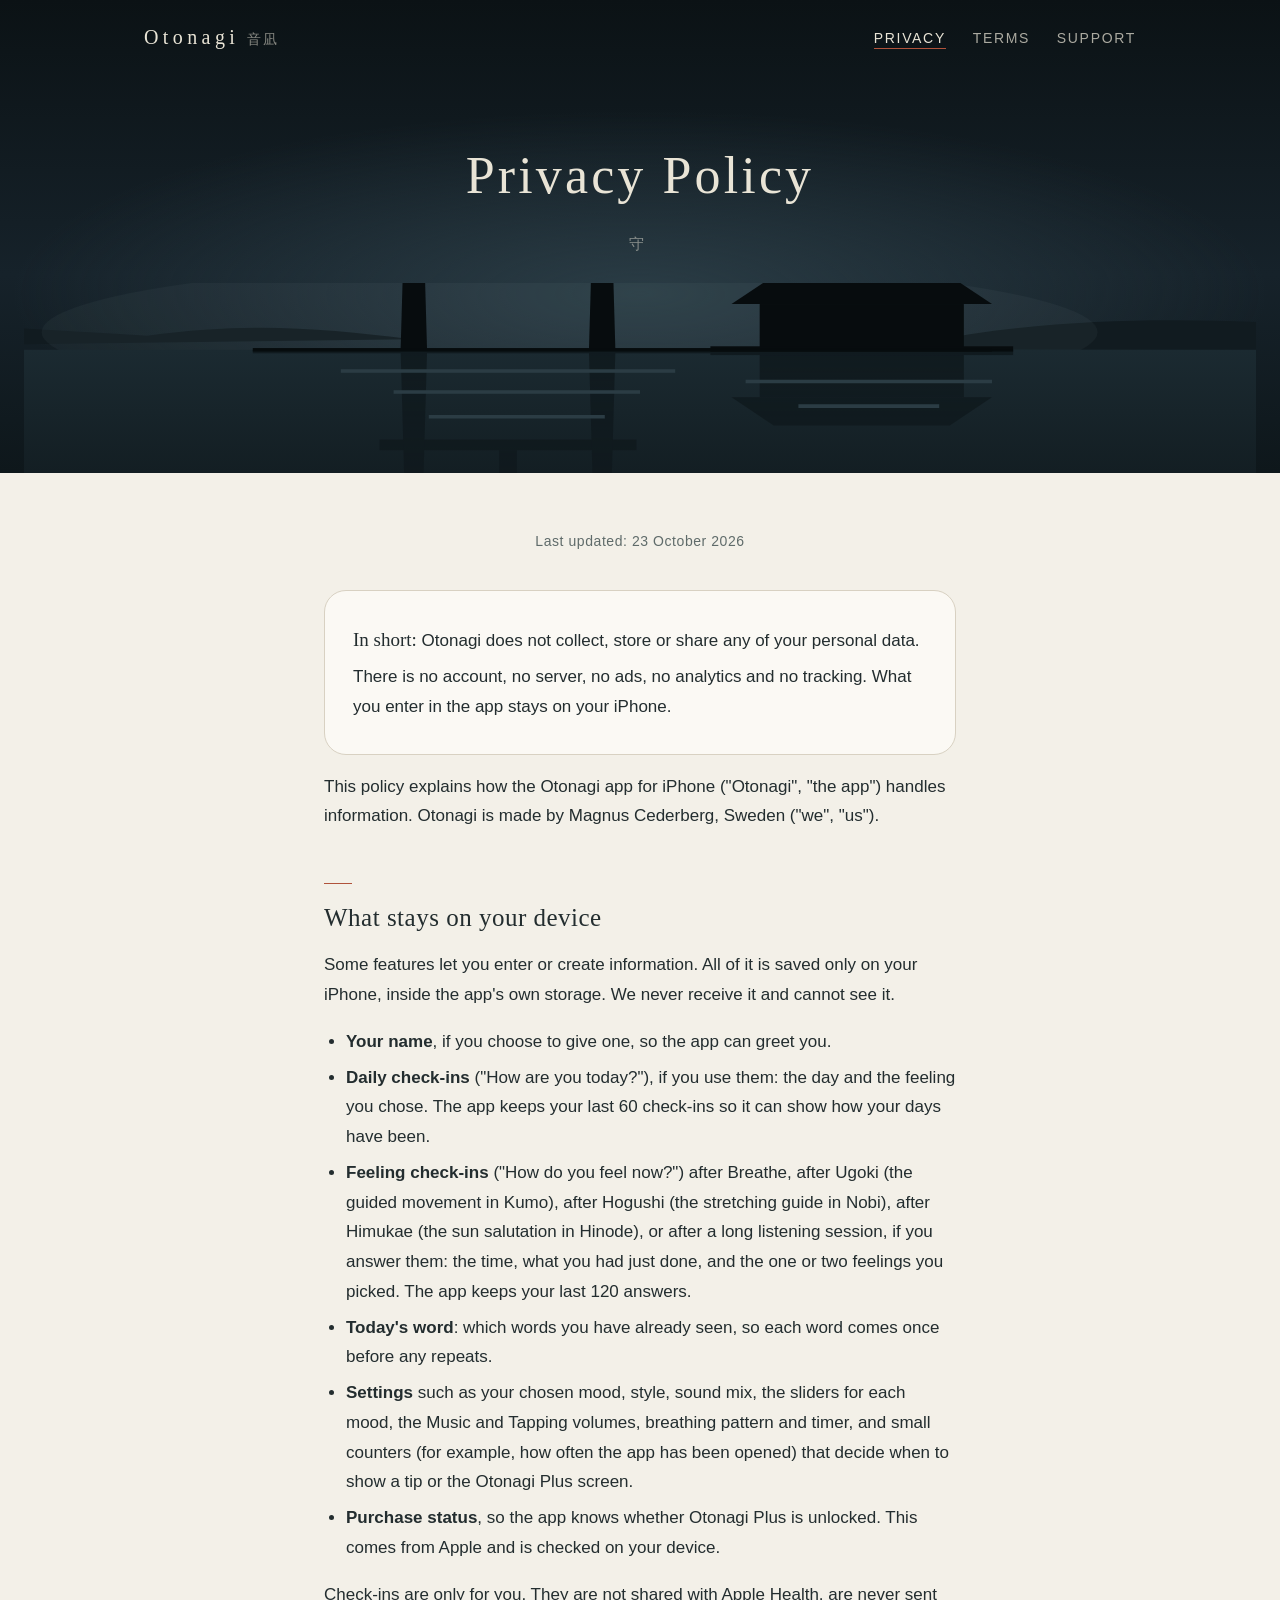
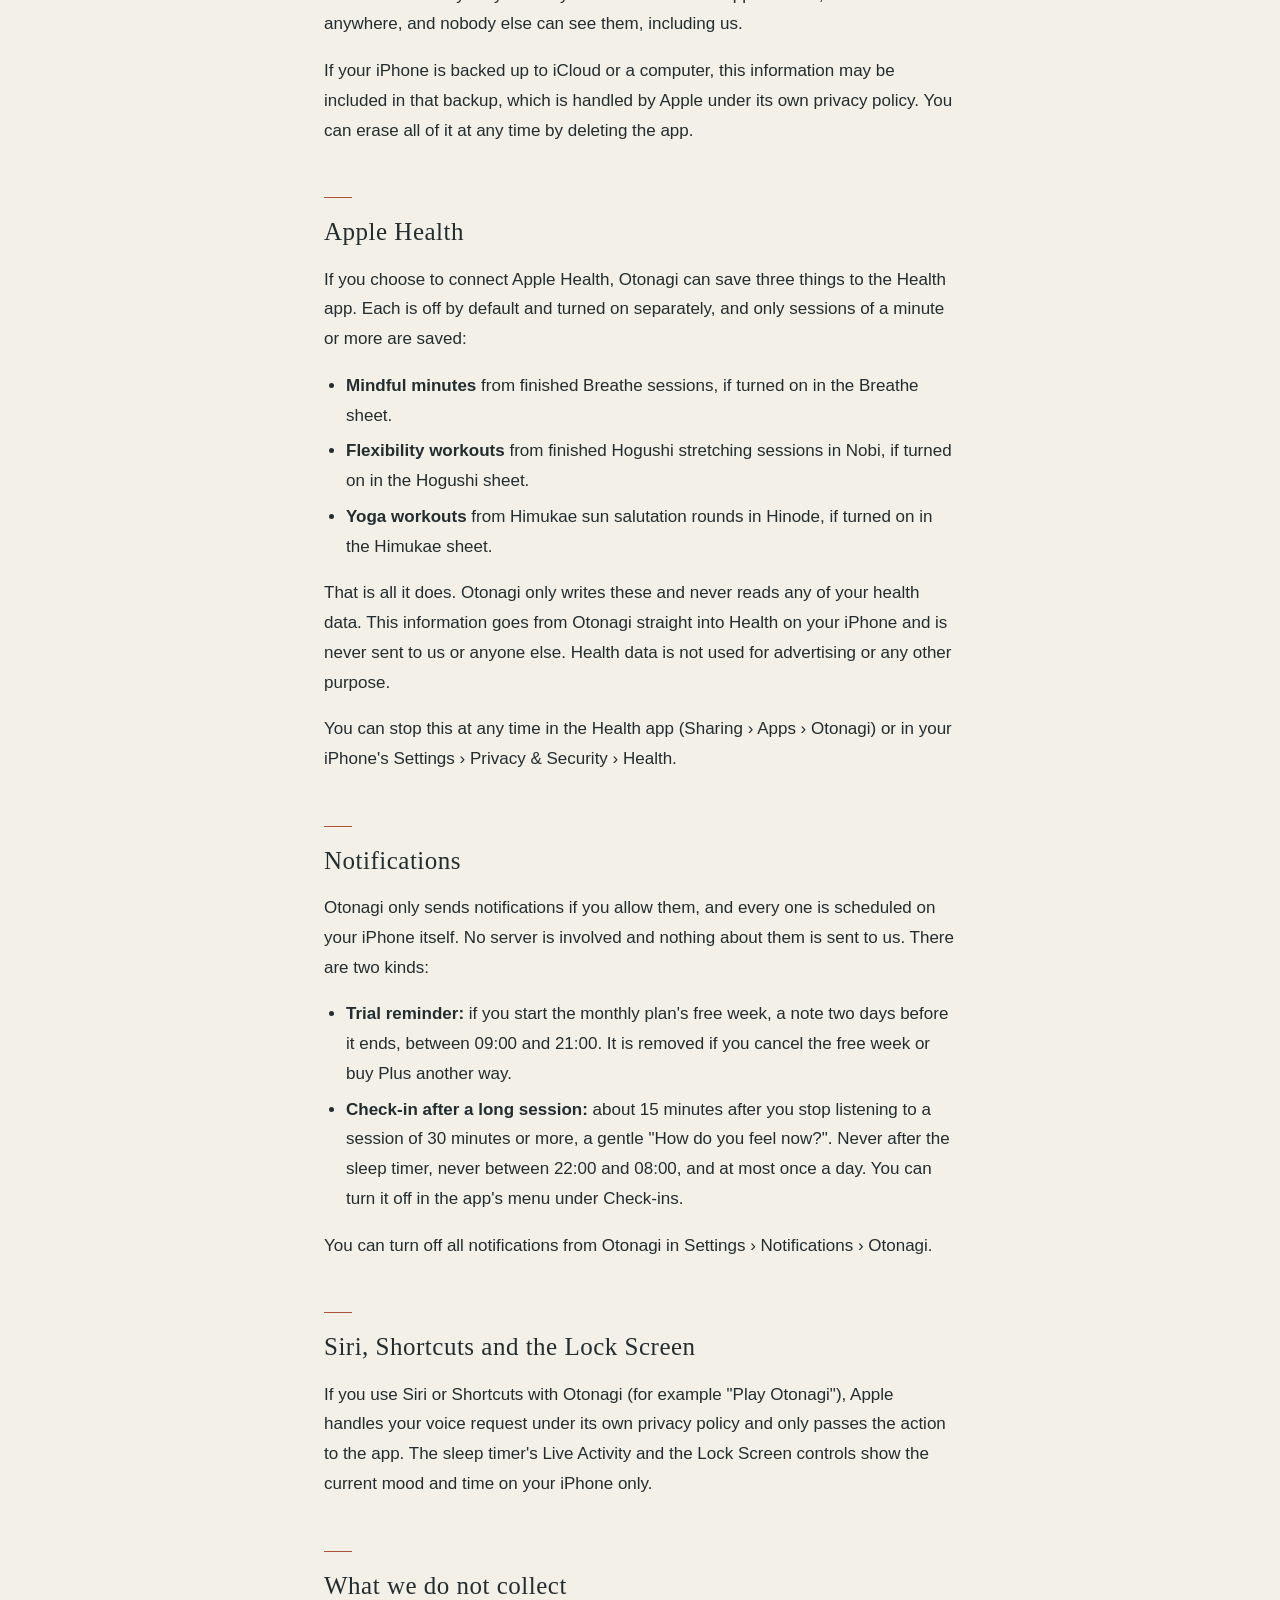
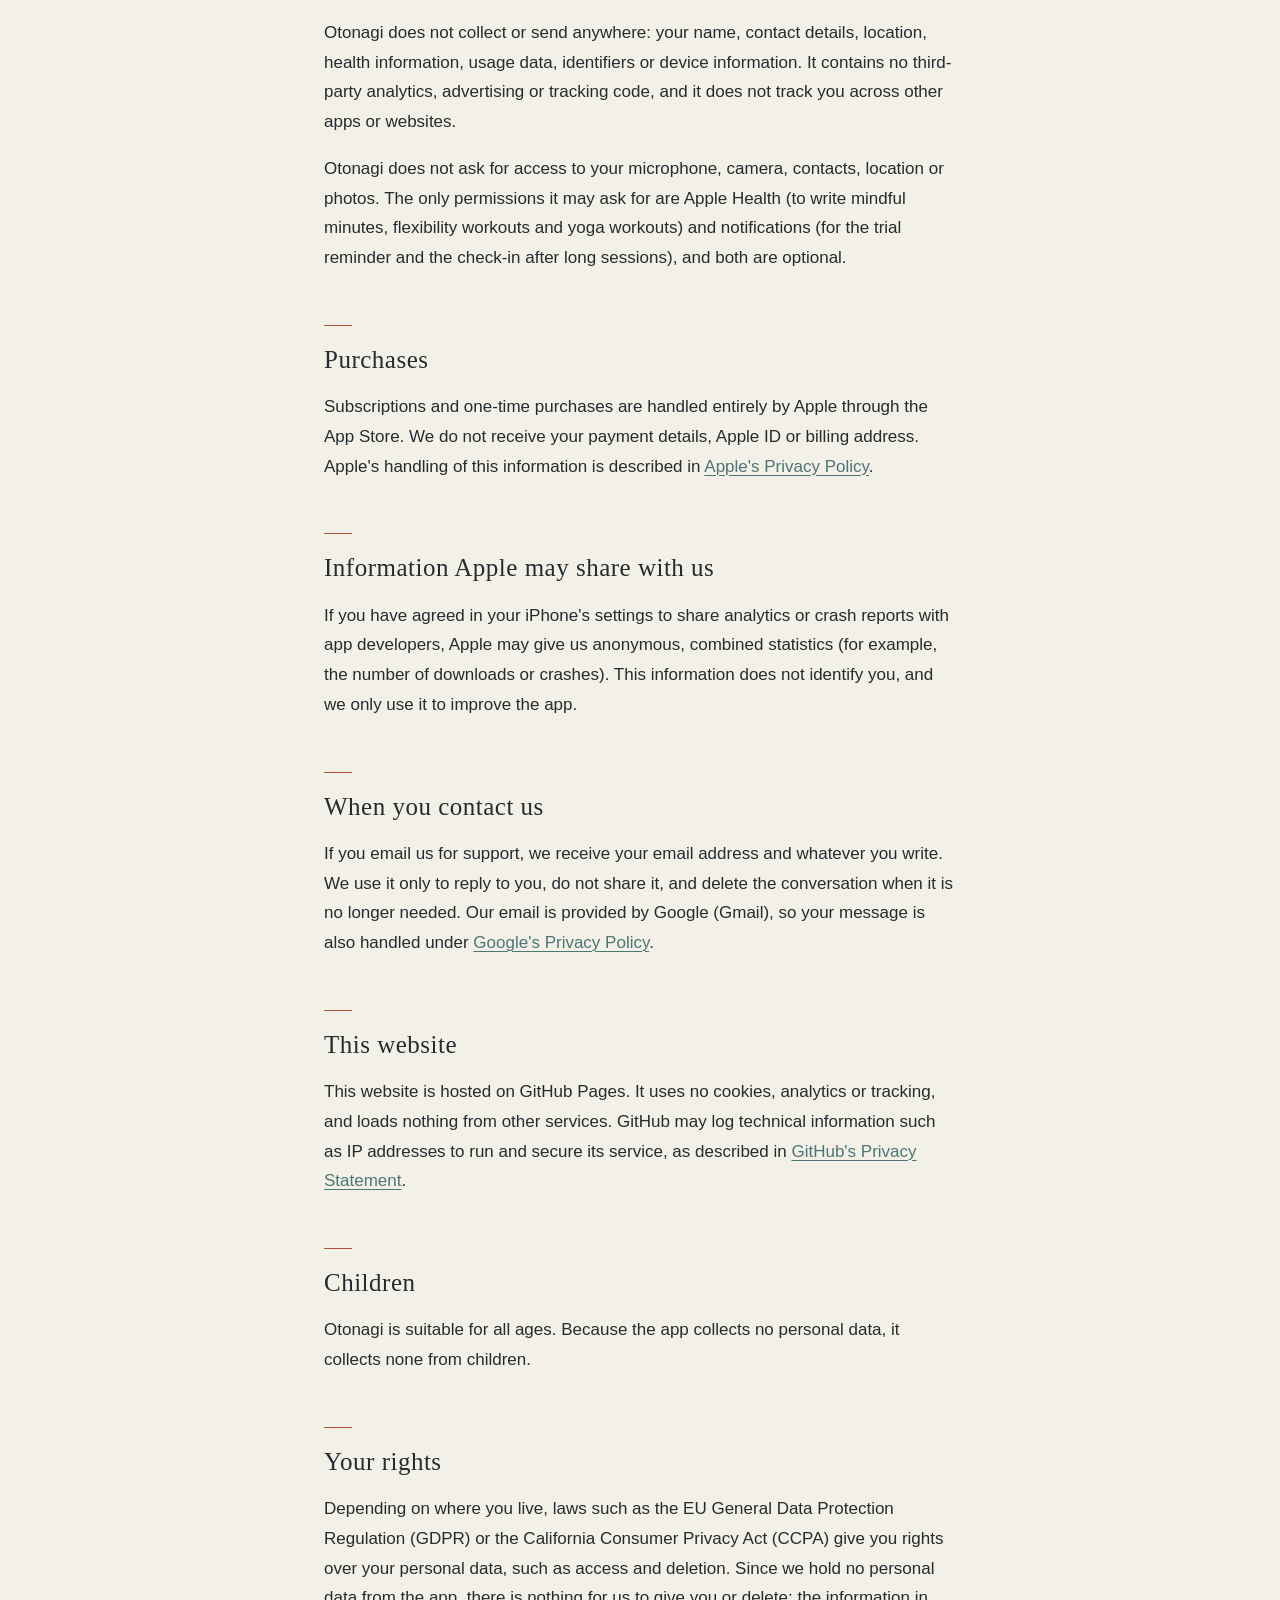
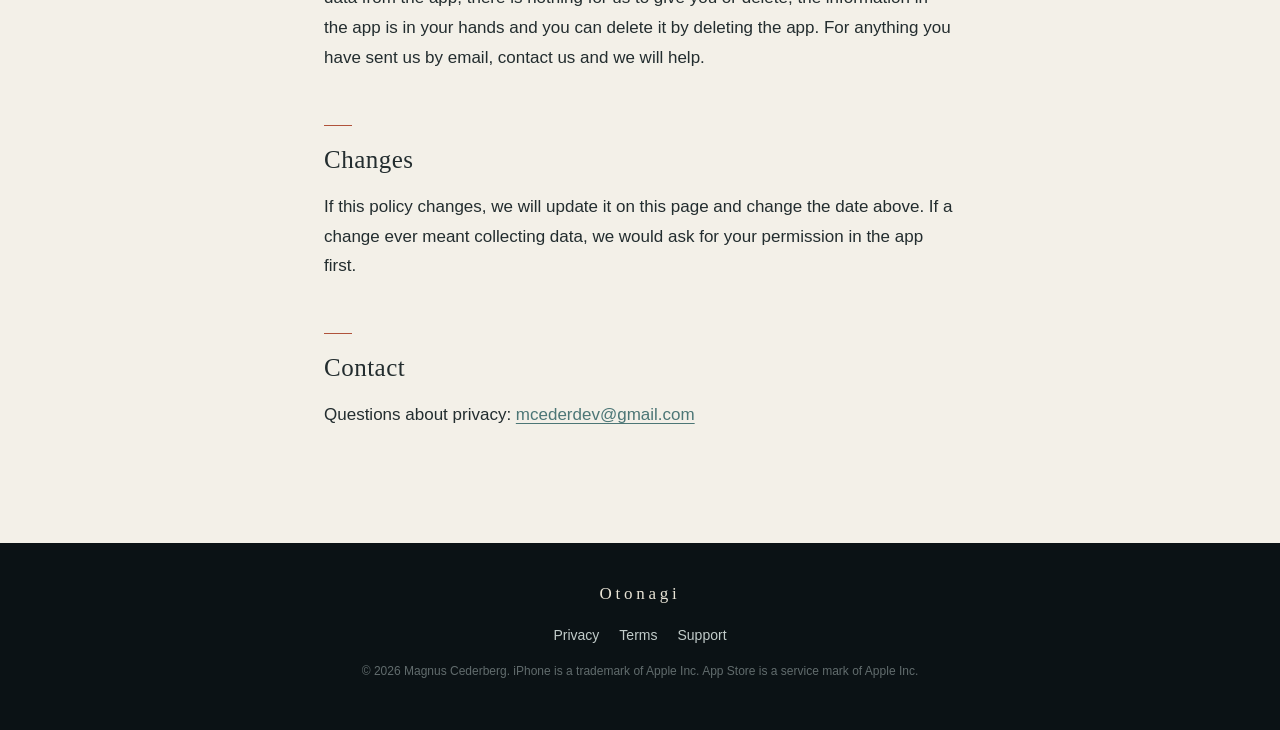
==== privacy.html @ 51037676 "Describe the new sliders and Music and Tapping volumes Co-Authored-By: Claude Opus 5.5 (1M context) " ====
<!doctype html>
<html lang="en">
<head>
  <meta charset="utf-8">
  <meta name="viewport" content="width=device-width, initial-scale=1, viewport-fit=cover">
  <title>Privacy Policy · Otonagi</title>
  <meta name="description" content="Otonagi collects no personal data. Everything you enter stays on your iPhone.">
  <meta name="color-scheme" content="light dark">
  <meta name="theme-color" content="#0b1215">
  <link rel="icon" href="favicon.svg" type="image/svg+xml">
  <link rel="stylesheet" href="style.css?v=6">
</head>
<body>
  <header class="site">
    <div class="wrap">
      <a class="brand" href="./">Otonagi<span lang="ja">音凪</span></a>
      <nav>
        <a href="privacy.html" aria-current="page">Privacy</a>
        <a href="terms.html">Terms</a>
        <a href="support.html">Support</a>
      </nav>
    </div>
  </header>

  <div class="night banner">
    <h1>Privacy Policy</h1>
    <p class="kanji" lang="ja">守</p>
    <svg class="scene" viewBox="250 110 700 180" preserveAspectRatio="xMidYMax slice" aria-hidden="true">
  <defs>
    <linearGradient id="bw" x1="0" y1="0" x2="0" y2="1">
      <stop offset="0" stop-color="#1b2a31"/><stop offset="1" stop-color="#0b1215"/>
    </linearGradient>
    <linearGradient id="bf" x1="0" y1="0" x2="0" y2="1">
      <stop offset="0" stop-color="#fff" stop-opacity="1"/><stop offset="1" stop-color="#fff" stop-opacity="0"/>
    </linearGradient>
    <mask id="bm"><rect x="0" y="220" width="1200" height="140" fill="url(#bf)"/></mask>
  </defs>
  <path d="M0 214 C 140 200 220 206 320 212 C 380 204 420 208 470 214 L 0 220 Z M 760 216 C 860 196 960 204 1040 210 C 1100 204 1160 206 1200 210 L 1200 220 L 760 220 Z" fill="#111b20"/>
  <ellipse class="glow" cx="560" cy="210" rx="300" ry="40"/>
  <rect x="0" y="220" width="1200" height="140" fill="url(#bw)"/>
  <g id="bs" class="sil">
    <path d="M436 136 Q 525 146 614 136 L 616 128 Q 525 138 434 128 Z"/>
    <rect x="446" y="143" width="158" height="7"/>
    <rect x="452" y="164" width="146" height="6"/>
    <rect x="520" y="150" width="10" height="14"/>
    <path d="M466 150 L 477 150 L 479 220 L 464 220 Z"/>
    <path d="M573 150 L 584 150 L 586 220 L 571 220 Z"/>
    <path d="M652 194 L 676 178 L 776 178 L 800 194 Z"/>
    <rect x="668" y="194" width="116" height="26"/>
    <rect x="640" y="218" width="172" height="3"/>
    <rect x="380" y="219" width="420" height="2"/>
  </g>
  <g mask="url(#bm)">
    <use href="#bs" class="refl" transform="translate(0 441) scale(1 -1)"/>
  </g>
  <g class="shimmer">
    <line x1="430" y1="232" x2="620" y2="232"/><line x1="460" y1="244" x2="600" y2="244"/>
    <line x1="660" y1="238" x2="800" y2="238"/><line x1="480" y1="258" x2="580" y2="258"/>
    <line x1="690" y1="252" x2="770" y2="252"/>
  </g>
  <g class="ripples">
    <ellipse cx="525" cy="290" rx="120" ry="12"/><ellipse cx="525" cy="290" rx="120" ry="12"/><ellipse cx="525" cy="290" rx="120" ry="12"/>
  </g>
</svg>
  </div>

  <main class="doc">
    <div class="wrap narrow">
      <p class="updated">Last updated: 23 October 2026</p>

      <div class="summary">
        <p><strong>In short:</strong> Otonagi does not collect, store or share any of your personal data.</p>
        <p>There is no account, no server, no ads, no analytics and no tracking. What you enter in the app stays on your iPhone.</p>
      </div>

      <p>This policy explains how the Otonagi app for iPhone ("Otonagi", "the app") handles information. Otonagi is made by Magnus Cederberg, Sweden ("we", "us").</p>

      <h2>What stays on your device</h2>
      <p>Some features let you enter or create information. All of it is saved only on your iPhone, inside the app's own storage. We never receive it and cannot see it.</p>
      <ul>
        <li><strong>Your name</strong>, if you choose to give one, so the app can greet you.</li>
        <li><strong>Daily check-ins</strong> ("How are you today?"), if you use them: the day and the feeling you chose. The app keeps your last 60 check-ins so it can show how your days have been.</li>
        <li><strong>Feeling check-ins</strong> ("How do you feel now?") after Breathe, after Ugoki (the guided movement in Kumo), after Hogushi (the stretching guide in Nobi), after Himukae (the sun salutation in Hinode), or after a long listening session, if you answer them: the time, what you had just done, and the one or two feelings you picked. The app keeps your last 120 answers.</li>
        <li><strong>Today's word</strong>: which words you have already seen, so each word comes once before any repeats.</li>
        <li><strong>Settings</strong> such as your chosen mood, style, sound mix, the sliders for each mood, the Music and Tapping volumes, breathing pattern and timer, and small counters (for example, how often the app has been opened) that decide when to show a tip or the Otonagi Plus screen.</li>
        <li><strong>Purchase status</strong>, so the app knows whether Otonagi Plus is unlocked. This comes from Apple and is checked on your device.</li>
      </ul>
      <p>Check-ins are only for you. They are not shared with Apple Health, are never sent anywhere, and nobody else can see them, including us.</p>
      <p>If your iPhone is backed up to iCloud or a computer, this information may be included in that backup, which is handled by Apple under its own privacy policy. You can erase all of it at any time by deleting the app.</p>

      <h2>Apple Health</h2>
      <p>If you choose to connect Apple Health, Otonagi can save three things to the Health app. Each is off by default and turned on separately, and only sessions of a minute or more are saved:</p>
      <ul>
        <li><strong>Mindful minutes</strong> from finished Breathe sessions, if turned on in the Breathe sheet.</li>
        <li><strong>Flexibility workouts</strong> from finished Hogushi stretching sessions in Nobi, if turned on in the Hogushi sheet.</li>
        <li><strong>Yoga workouts</strong> from Himukae sun salutation rounds in Hinode, if turned on in the Himukae sheet.</li>
      </ul>
      <p>That is all it does. Otonagi only writes these and never reads any of your health data. This information goes from Otonagi straight into Health on your iPhone and is never sent to us or anyone else. Health data is not used for advertising or any other purpose.</p>
      <p>You can stop this at any time in the Health app (Sharing › Apps › Otonagi) or in your iPhone's Settings › Privacy &amp; Security › Health.</p>

      <h2>Notifications</h2>
      <p>Otonagi only sends notifications if you allow them, and every one is scheduled on your iPhone itself. No server is involved and nothing about them is sent to us. There are two kinds:</p>
      <ul>
        <li><strong>Trial reminder:</strong> if you start the monthly plan's free week, a note two days before it ends, between 09:00 and 21:00. It is removed if you cancel the free week or buy Plus another way.</li>
        <li><strong>Check-in after a long session:</strong> about 15 minutes after you stop listening to a session of 30 minutes or more, a gentle "How do you feel now?". Never after the sleep timer, never between 22:00 and 08:00, and at most once a day. You can turn it off in the app's menu under Check-ins.</li>
      </ul>
      <p>You can turn off all notifications from Otonagi in Settings › Notifications › Otonagi.</p>

      <h2>Siri, Shortcuts and the Lock Screen</h2>
      <p>If you use Siri or Shortcuts with Otonagi (for example "Play Otonagi"), Apple handles your voice request under its own privacy policy and only passes the action to the app. The sleep timer's Live Activity and the Lock Screen controls show the current mood and time on your iPhone only.</p>

      <h2>What we do not collect</h2>
      <p>Otonagi does not collect or send anywhere: your name, contact details, location, health information, usage data, identifiers or device information. It contains no third-party analytics, advertising or tracking code, and it does not track you across other apps or websites.</p>
      <p>Otonagi does not ask for access to your microphone, camera, contacts, location or photos. The only permissions it may ask for are Apple Health (to write mindful minutes, flexibility workouts and yoga workouts) and notifications (for the trial reminder and the check-in after long sessions), and both are optional.</p>

      <h2>Purchases</h2>
      <p>Subscriptions and one-time purchases are handled entirely by Apple through the App Store. We do not receive your payment details, Apple ID or billing address. Apple's handling of this information is described in <a href="https://www.apple.com/legal/privacy/">Apple's Privacy Policy</a>.</p>

      <h2>Information Apple may share with us</h2>
      <p>If you have agreed in your iPhone's settings to share analytics or crash reports with app developers, Apple may give us anonymous, combined statistics (for example, the number of downloads or crashes). This information does not identify you, and we only use it to improve the app.</p>

      <h2>When you contact us</h2>
      <p>If you email us for support, we receive your email address and whatever you write. We use it only to reply to you, do not share it, and delete the conversation when it is no longer needed. Our email is provided by Google (Gmail), so your message is also handled under <a href="https://policies.google.com/privacy">Google's Privacy Policy</a>.</p>

      <h2>This website</h2>
      <p>This website is hosted on GitHub Pages. It uses no cookies, analytics or tracking, and loads nothing from other services. GitHub may log technical information such as IP addresses to run and secure its service, as described in <a href="https://docs.github.com/en/site-policy/privacy-policies/github-general-privacy-statement">GitHub's Privacy Statement</a>.</p>

      <h2>Children</h2>
      <p>Otonagi is suitable for all ages. Because the app collects no personal data, it collects none from children.</p>

      <h2>Your rights</h2>
      <p>Depending on where you live, laws such as the EU General Data Protection Regulation (GDPR) or the California Consumer Privacy Act (CCPA) give you rights over your personal data, such as access and deletion. Since we hold no personal data from the app, there is nothing for us to give you or delete; the information in the app is in your hands and you can delete it by deleting the app. For anything you have sent us by email, contact us and we will help.</p>

      <h2>Changes</h2>
      <p>If this policy changes, we will update it on this page and change the date above. If a change ever meant collecting data, we would ask for your permission in the app first.</p>

      <h2>Contact</h2>
      <p>Questions about privacy: <a href="mailto:mcederdev@gmail.com">mcederdev@gmail.com</a></p>
    </div>
  </main>

  <footer class="site">
    <div class="wrap">
      <a class="brand" href="./">Otonagi</a>
      <p><a href="privacy.html">Privacy</a><a href="terms.html">Terms</a><a href="support.html">Support</a></p>
      <p class="fine">© 2026 Magnus Cederberg. iPhone is a trademark of Apple Inc. App Store is a service mark of Apple Inc.</p>
    </div>
  </footer>
</body>
</html>
---- style.css ----
/* Otonagi: still water at dusk, ink and paper.
   System fonts only and no external loads, so the site itself tracks no one. */
:root {
  --paper: #f3f0e8;
  --paper-2: #ebe6da;
  --card: #fbf9f4;
  --ink: #232d2f;
  --ink-soft: #5f6b6a;
  --line: #d8d1c2;
  --water: #4c7676;
  --accent: #b0533b; /* torii red, used sparingly */
  --todo: #f2e0a0;
  --night-1: #0b1215;
  --night-2: #16222a;
  --night-3: #2a3c45;
  --moon: #e9e4d6;
  --serif: "Hiragino Mincho ProN", "Yu Mincho", "Iowan Old Style", "Palatino Linotype", Palatino, Georgia, serif;
  --sans: -apple-system, BlinkMacSystemFont, "Hiragino Sans", "Segoe UI", Roboto, sans-serif;
  --radius: 22px;
}
@media (prefers-color-scheme: dark) {
  :root {
    --paper: #10171a;
    --paper-2: #141d21;
    --card: #182227;
    --ink: #e7e2d6;
    --ink-soft: #9ba7a5;
    --line: #26323a;
    --water: #8db7b3;
    --accent: #d47a62;
    --todo: #5b4a1b;
  }
}

* { box-sizing: border-box; }
html { -webkit-text-size-adjust: 100%; scroll-behavior: smooth; }
body {
  margin: 0;
  background: var(--paper);
  color: var(--ink);
  font: 17px/1.75 var(--sans);
  -webkit-font-smoothing: antialiased;
}
img { max-width: 100%; height: auto; display: block; }
a { color: var(--water); text-underline-offset: 3px; text-decoration-thickness: 1px; }
a:hover { color: var(--accent); }

.wrap { max-width: 1040px; margin: 0 auto; padding: 0 24px; }
.narrow { max-width: 680px; }

/* ---------- Header ---------- */
header.site {
  position: absolute; inset: 0 0 auto 0; z-index: 5;
  color: var(--moon);
}
header.site .wrap {
  display: flex; align-items: center; justify-content: space-between;
  flex-wrap: wrap; gap: 6px 20px; padding-top: 20px; padding-bottom: 20px;
}
.brand {
  font-family: var(--serif); font-size: 20px; letter-spacing: 0.22em;
  color: inherit; text-decoration: none;
}
.brand span { opacity: 0.55; font-size: 14px; letter-spacing: 0.1em; margin-left: 8px; }
nav a {
  color: inherit; opacity: 0.72; text-decoration: none; font-size: 14px;
  letter-spacing: 0.12em; text-transform: uppercase; margin-left: 22px;
}
nav a:first-child { margin-left: 0; }
nav a:hover { opacity: 1; color: inherit; }
nav a[aria-current="page"] { opacity: 1; border-bottom: 1px solid var(--accent); padding-bottom: 2px; }

/* ---------- Night scenes (hero and page banners) ---------- */
.night {
  position: relative; overflow: hidden; color: var(--moon);
  background:
    radial-gradient(ellipse 70% 55% at 50% 62%, var(--night-3) 0%, transparent 70%),
    linear-gradient(180deg, var(--night-1) 0%, var(--night-2) 58%, #0e171b 100%);
}
.hero { min-height: 100vh; min-height: 100svh; display: flex; flex-direction: column; }
.hero-text {
  flex: 1; display: flex; flex-direction: column; align-items: center; justify-content: center;
  text-align: center; padding: 120px 24px 24px;
}
.hero h1 {
  font-family: var(--serif); font-weight: 400; margin: 0;
  font-size: clamp(46px, 11vw, 88px); letter-spacing: 0.28em; margin-right: -0.28em;
  line-height: 1.1;
}
.hero .tagline {
  font-family: var(--serif); font-style: italic; opacity: 0.7;
  font-size: clamp(17px, 3.6vw, 21px); margin: 14px 0 0;
}
.hero .kanji {
  font-family: var(--serif); font-size: 15px; letter-spacing: 0.6em; margin-right: -0.6em;
  opacity: 0.5; margin-top: 26px;
}
.pill {
  display: inline-block; margin-top: 40px; padding: 11px 26px;
  border: 1px solid rgba(233, 228, 214, 0.35); border-radius: 999px;
  color: var(--moon); text-decoration: none; font-size: 14px; letter-spacing: 0.14em;
  text-transform: uppercase; background: rgba(233, 228, 214, 0.04);
  backdrop-filter: blur(6px); -webkit-backdrop-filter: blur(6px);
}
.scene { display: block; width: 100%; height: auto; }
.scene .sil { fill: #070c0e; }
.scene .refl { fill: #070c0e; opacity: 0.5; }
.scene .shimmer { stroke: #2b3c44; stroke-width: 2; }
.scene .glow { fill: #c9d6d6; opacity: 0.04; }

/* Slow ripples drifting on the water */
.ripples ellipse { fill: none; stroke: #9fb6b6; stroke-width: 1; opacity: 0; transform-origin: center; transform-box: fill-box; animation: ripple 9s ease-out infinite; }
.ripples ellipse:nth-child(2) { animation-delay: 3s; }
.ripples ellipse:nth-child(3) { animation-delay: 6s; }
@keyframes ripple {
  0% { transform: scale(0.2); opacity: 0; }
  15% { opacity: 0.45; }
  100% { transform: scale(1.6); opacity: 0; }
}
@media (prefers-reduced-motion: reduce) {
  .ripples ellipse { animation: none; opacity: 0.2; }
  html { scroll-behavior: auto; }
}

/* ---------- Sections ---------- */
section.block { padding: 96px 0; }
.eyebrow {
  font-size: 13px; letter-spacing: 0.3em; text-transform: uppercase; color: var(--ink-soft);
  margin: 0 0 14px; text-align: center;
}
h2 {
  font-family: var(--serif); font-weight: 400; font-size: clamp(28px, 5vw, 40px);
  line-height: 1.25; margin: 0 0 18px; text-align: center; letter-spacing: 0.02em;
}
.lead {
  font-family: var(--serif); font-size: clamp(19px, 3.4vw, 23px); line-height: 1.7;
  text-align: center; color: var(--ink); max-width: 640px; margin: 0 auto;
}
.center { text-align: center; }
.muted { color: var(--ink-soft); }

.enso { display: block; width: 54px; height: 54px; margin: 0 auto 30px; color: var(--ink-soft); opacity: 0.6; }

/* Mood cards: tap to turn over */
.moods {
  display: grid; grid-template-columns: repeat(3, 1fr); gap: 22px; margin: 48px auto 0; max-width: 820px;
}
.flip {
  position: relative; display: block; width: 100%; aspect-ratio: 325 / 477; padding: 0; border: 0;
  background: none; color: inherit; font: inherit; text-align: center; cursor: pointer;
  perspective: 1200px; -webkit-tap-highlight-color: transparent; border-radius: 18px;
}
.flip .face {
  position: absolute; inset: 0; display: block; overflow: hidden; border-radius: 18px;
  -webkit-backface-visibility: hidden; backface-visibility: hidden;
  transition: transform 0.7s cubic-bezier(0.45, 0.05, 0.25, 1);
  box-shadow: 0 22px 44px -24px rgba(10, 20, 24, 0.6);
}
.flip .front { transform: rotateY(0deg); }
.flip .back {
  transform: rotateY(180deg);
  background: var(--card); border: 1px solid var(--line);
  display: flex; flex-direction: column; align-items: center; justify-content: center;
  padding: 22px 20px;
}
.flip[aria-pressed="true"] .front { transform: rotateY(-180deg); }
.flip[aria-pressed="true"] .back { transform: rotateY(0deg); }
.flip:hover .front { transform: rotateY(-6deg); }
.flip[aria-pressed="true"]:hover .front { transform: rotateY(-180deg); }
.flip:focus-visible { outline: 2px solid var(--water); outline-offset: 4px; }
.flip img { width: 100%; height: 100%; object-fit: cover; display: block; }
.back .k { font-family: var(--serif); font-size: 34px; line-height: 1; color: var(--water); }
.back .n { font-family: var(--serif); font-size: 21px; letter-spacing: 0.24em; text-transform: uppercase; margin-top: 14px; }
.back .m { font-family: var(--serif); font-style: italic; color: var(--ink-soft); font-size: 15px; margin-top: 2px; }
.back .d { font-size: 15px; line-height: 1.6; color: var(--ink); margin-top: 16px; }
.back .tag {
  margin-top: 18px; font-size: 11px; letter-spacing: 0.24em; text-transform: uppercase; color: var(--ink-soft);
  border: 1px solid var(--line); border-radius: 999px; padding: 5px 12px;
}
.more .front img { filter: blur(7px) saturate(0.9); transform: scale(1.12); }
.more .plus {
  position: absolute; inset: 0; display: flex; flex-direction: column; align-items: center; justify-content: center;
  color: #f3f0e8; background: rgba(20, 16, 10, 0.22); font-size: 14px; letter-spacing: 0.14em; text-transform: lowercase;
}
.more .plus .big { font-family: var(--serif); font-size: 54px; letter-spacing: 0.02em; line-height: 1.1; }
.more .list { display: block; margin-top: 14px; text-align: left; }
.more .list span { display: block; font-size: 14px; line-height: 1.45; color: var(--ink-soft); margin: 0 0 8px; }
.more .list b { color: var(--ink); font-weight: 600; }
.moods-note { text-align: center; color: var(--ink-soft); font-size: 15px; margin-top: 28px; }
@media (prefers-reduced-motion: reduce) {
  .flip .face { transition: none; }
  .flip:hover .front { transform: none; }
}

/* Features */
.alt { background: var(--paper-2); }
.features { display: grid; grid-template-columns: repeat(3, 1fr); gap: 18px; margin-top: 48px; }
.feature {
  background: var(--card); border: 1px solid var(--line); border-radius: var(--radius);
  padding: 30px 26px 26px;
}
.feature .glyph {
  font-family: var(--serif); font-size: 34px; line-height: 1; color: var(--water); display: block; margin-bottom: 18px;
}
.feature h3 { font-family: var(--serif); font-weight: 400; font-size: 21px; margin: 0 0 6px; }
.feature p { margin: 0; color: var(--ink-soft); font-size: 16px; line-height: 1.65; }

/* Phones */
.phones { display: grid; grid-template-columns: repeat(3, 1fr); gap: 34px; margin-top: 56px; align-items: start; }
.phone { margin: 0; text-align: center; }
.phone .frame {
  border-radius: 38px; padding: 9px; background: #0b1012;
  box-shadow: 0 30px 60px -30px rgba(10, 20, 24, 0.7), inset 0 0 0 1px #2a3338;
  max-width: 280px; margin: 0 auto;
}
.phone .frame img { border-radius: 30px; width: 100%; height: auto; aspect-ratio: 600 / 1235; object-fit: cover; }
.phone figcaption { margin-top: 20px; font-family: var(--serif); font-size: 18px; }
.phone figcaption span { display: block; font-family: var(--sans); font-size: 15px; color: var(--ink-soft); margin-top: 2px; }

/* Pricing */
.plans { display: grid; grid-template-columns: 1fr 1fr; gap: 18px; max-width: 760px; margin: 48px auto 0; }
.plan {
  background: var(--card); border: 1px solid var(--line); border-radius: var(--radius); padding: 32px 30px;
}
.plan.plus { border-color: var(--water); }
.plan h3 { font-family: var(--serif); font-weight: 400; font-size: 24px; margin: 0; }
.plan .price { font-family: var(--serif); font-size: 18px; color: var(--ink-soft); margin: 4px 0 18px; }
.plan ul { margin: 0; padding: 0; list-style: none; }
.plan li { padding: 9px 0; border-top: 1px solid var(--line); font-size: 16px; }

/* Closing scene */
.closing { text-align: center; padding: 110px 24px 0; }
.closing p { font-family: var(--serif); font-size: clamp(22px, 4.4vw, 30px); margin: 0; letter-spacing: 0.04em; }
.closing .muted { color: var(--moon); opacity: 0.6; font-size: 16px; font-family: var(--sans); margin-top: 10px; letter-spacing: 0.02em; }

/* ---------- Legal and support pages ---------- */
.banner { padding: 130px 24px 0; text-align: center; }
.banner h1 {
  font-family: var(--serif); font-weight: 400; font-size: clamp(34px, 7vw, 52px);
  letter-spacing: 0.06em; margin: 0;
}
.banner .kanji { font-family: var(--serif); letter-spacing: 0.5em; margin-right: -0.5em; opacity: 0.5; font-size: 15px; margin: 10px 0 0; }
.banner .scene { margin-top: 26px; }

.doc { padding: 56px 0 96px; }
.doc .updated { color: var(--ink-soft); font-size: 14px; text-align: center; margin: 0 0 36px; letter-spacing: 0.04em; }
.doc h2 { text-align: left; font-size: 25px; margin: 52px 0 10px; }
.doc h2::before {
  content: ""; display: block; width: 28px; height: 1px; background: var(--accent); margin-bottom: 18px;
}
.doc h3 { font-family: var(--serif); font-weight: 400; font-size: 20px; margin: 30px 0 4px; }
.doc ul { padding-left: 22px; }
.doc li { margin: 6px 0; }
.summary {
  background: var(--card); border: 1px solid var(--line); border-radius: var(--radius);
  padding: 26px 28px; margin: 0 0 12px;
}
.summary p { margin: 6px 0; }
.summary strong { font-family: var(--serif); font-weight: 400; font-size: 19px; }

details.faq { border-top: 1px solid var(--line); padding: 4px 0; }
details.faq:last-of-type { border-bottom: 1px solid var(--line); }
details.faq summary {
  cursor: pointer; list-style: none; font-family: var(--serif); font-size: 19px; padding: 16px 32px 16px 0; position: relative;
}
details.faq summary::-webkit-details-marker { display: none; }
details.faq summary::after {
  content: "+"; position: absolute; right: 4px; top: 13px; font-family: var(--sans); font-weight: 300; font-size: 24px; color: var(--ink-soft);
  transition: transform 0.3s ease;
}
details.faq[open] summary::after { transform: rotate(45deg); }
details.faq p { margin: 0 0 18px; color: var(--ink-soft); }

/* Placeholders to fill in before publishing */
.todo { background: var(--todo); padding: 0 4px; border-radius: 3px; }

/* ---------- Footer ---------- */
footer.site { background: #0b1215; color: #9aa7a7; padding: 36px 0 44px; text-align: center; }
footer.site .brand { color: var(--moon); font-size: 17px; display: inline-block; margin-bottom: 10px; }
footer.site p { margin: 4px 0; font-size: 14px; }
footer.site a { color: #c2ccca; text-decoration: none; margin: 0 10px; }
footer.site a:hover { color: #fff; }
footer.site .fine { opacity: 0.6; font-size: 12px; margin-top: 14px; }

/* ---------- Small screens ---------- */
@media (max-width: 860px) {
  .moods { gap: 16px; }
  .back .d { font-size: 14px; }
  .features { grid-template-columns: 1fr 1fr; }
}
@media (max-width: 640px) {
  body { font-size: 16px; }
  .wrap { padding: 0 16px; }
  section.block { padding: 72px 0; }
  nav a { margin-left: 16px; font-size: 12px; }
  .brand { font-size: 17px; }
  .features, .plans { grid-template-columns: 1fr; }
  .phones { grid-template-columns: 1fr; gap: 44px; }
  .phone .frame { max-width: 250px; }
  .moods { grid-template-columns: repeat(2, 1fr); gap: 12px; }
  .flip .back { padding: 10px 10px; }
  .back .k { font-size: 22px; }
  .back .n { font-size: 15px; margin-top: 6px; letter-spacing: 0.18em; }
  .back .m { font-size: 13px; }
  .back .d { font-size: 12px; line-height: 1.4; margin-top: 6px; }
  .back .tag { display: none; }
  .more .n { font-size: 13px; margin-top: 0; }
  .more .list { margin-top: 6px; }
  .more .list span { font-size: 11px; line-height: 1.28; margin-bottom: 4px; }
}

/* The scene keeps the torii large on narrow screens by cropping the sides */
.hero .scene { height: clamp(240px, 38vw, 440px); }
.banner .scene { height: clamp(120px, 20vw, 190px); }
.closing .scene { height: clamp(200px, 30vw, 340px); margin-top: 40px; }
@media (max-width: 640px) {
  .pill { font-size: 12px; letter-spacing: 0.1em; padding: 10px 20px; white-space: nowrap; }
}

/* Safari: keep grid items at their natural height so pictures are never stretched */
.moods, .phones, .features, .plans { align-items: start; }
.flip, .phone { align-self: start; min-width: 0; }
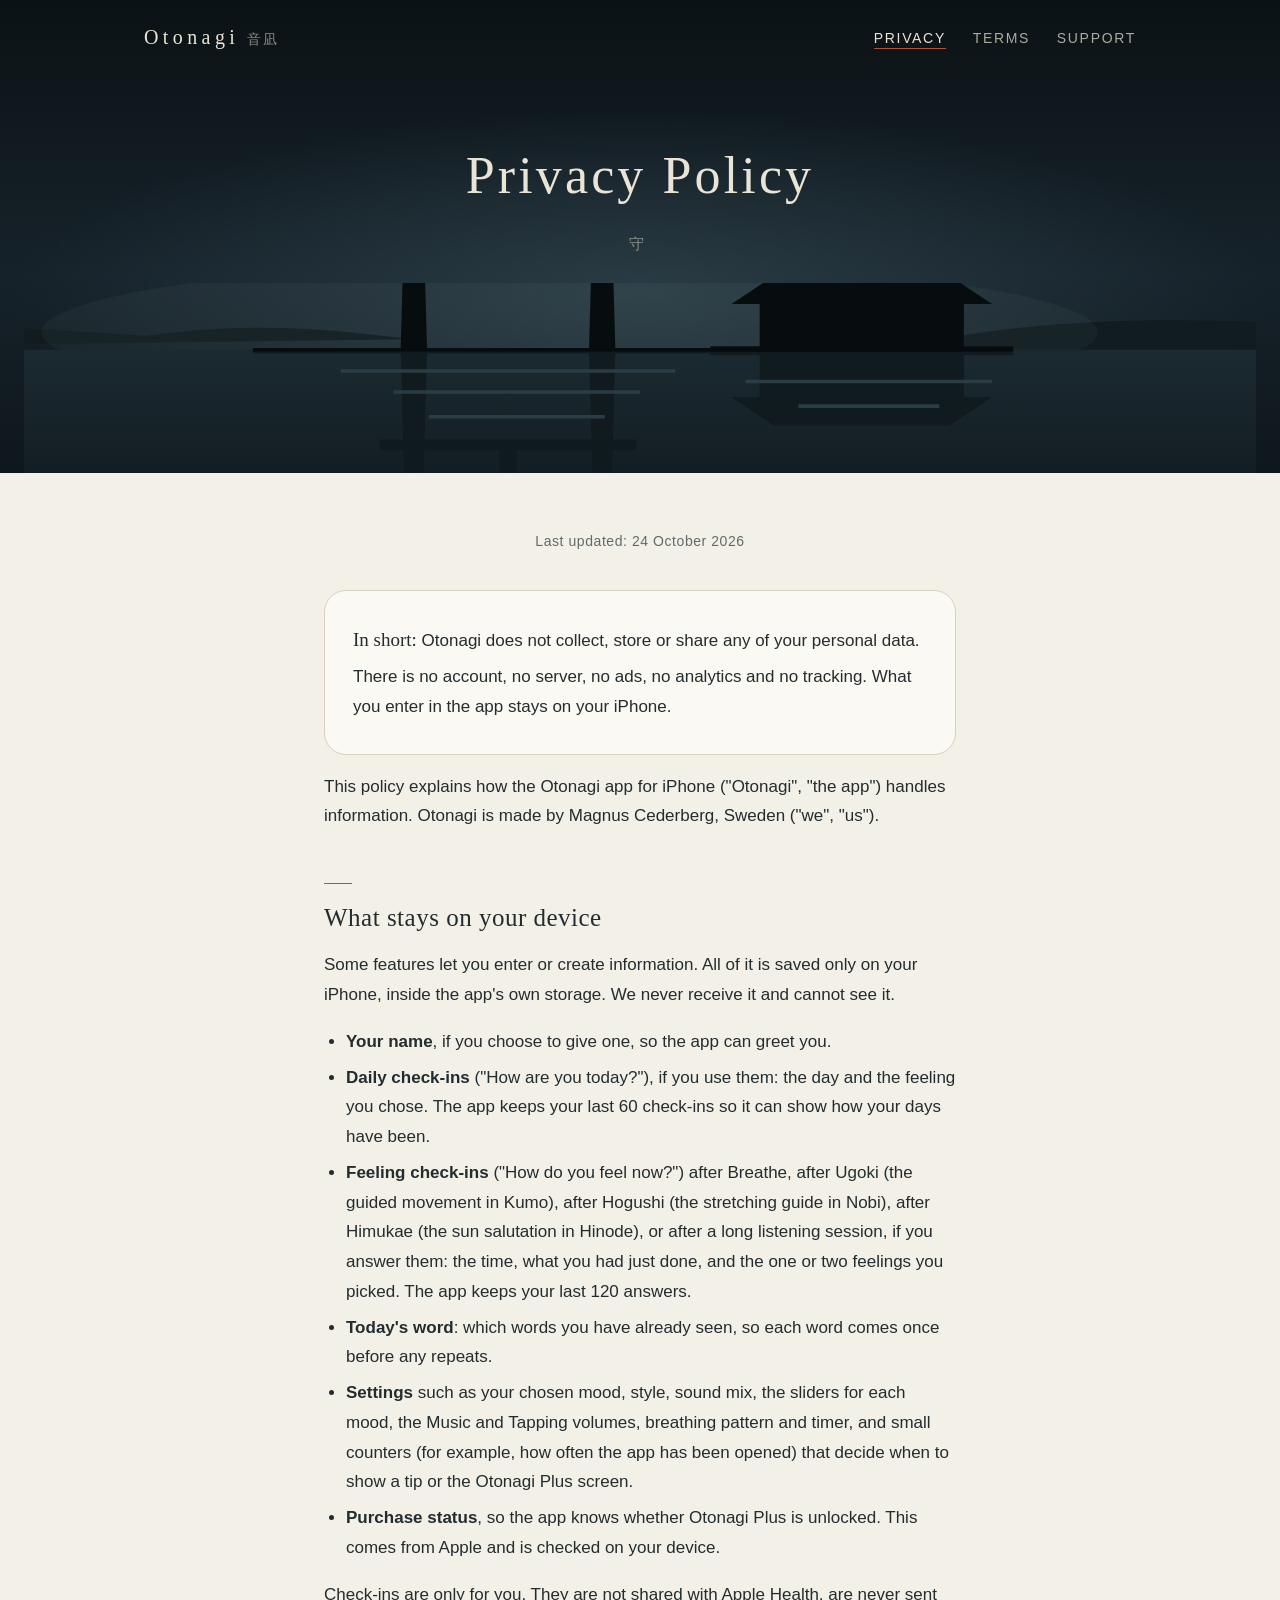
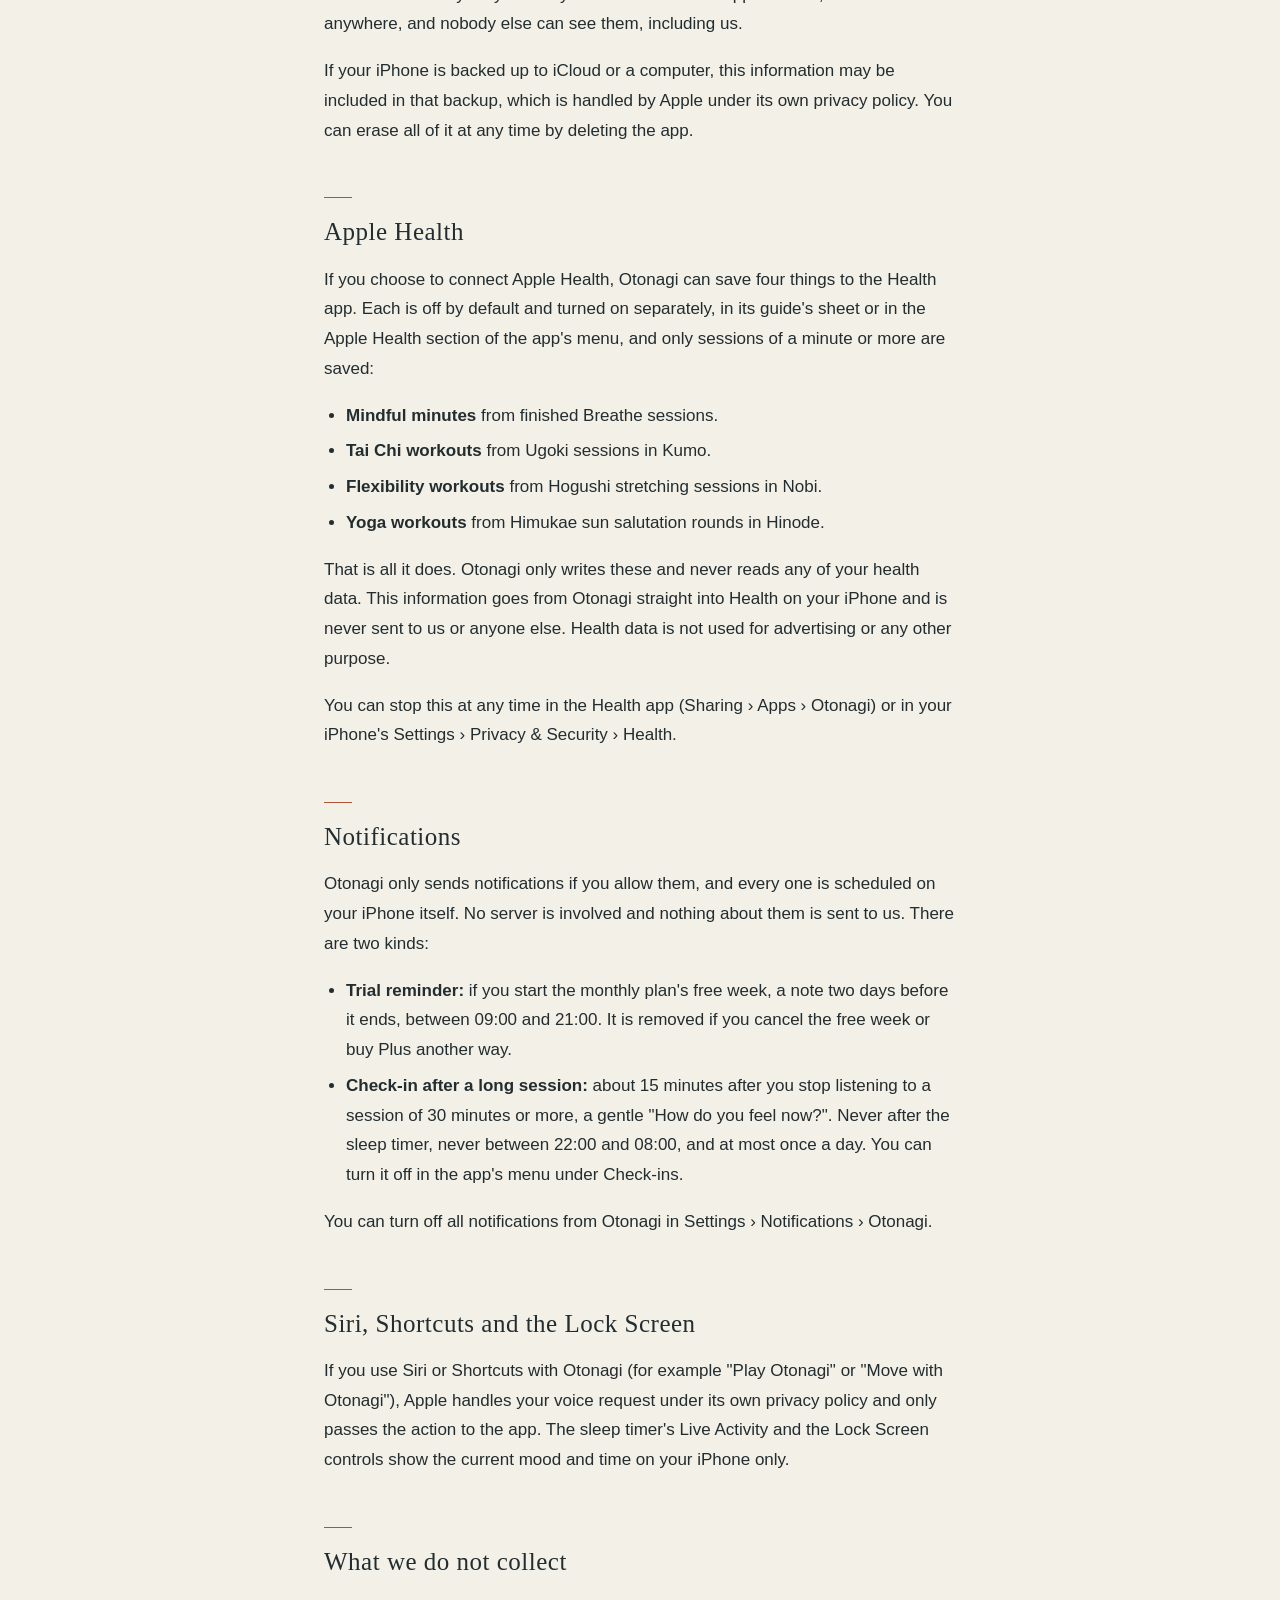
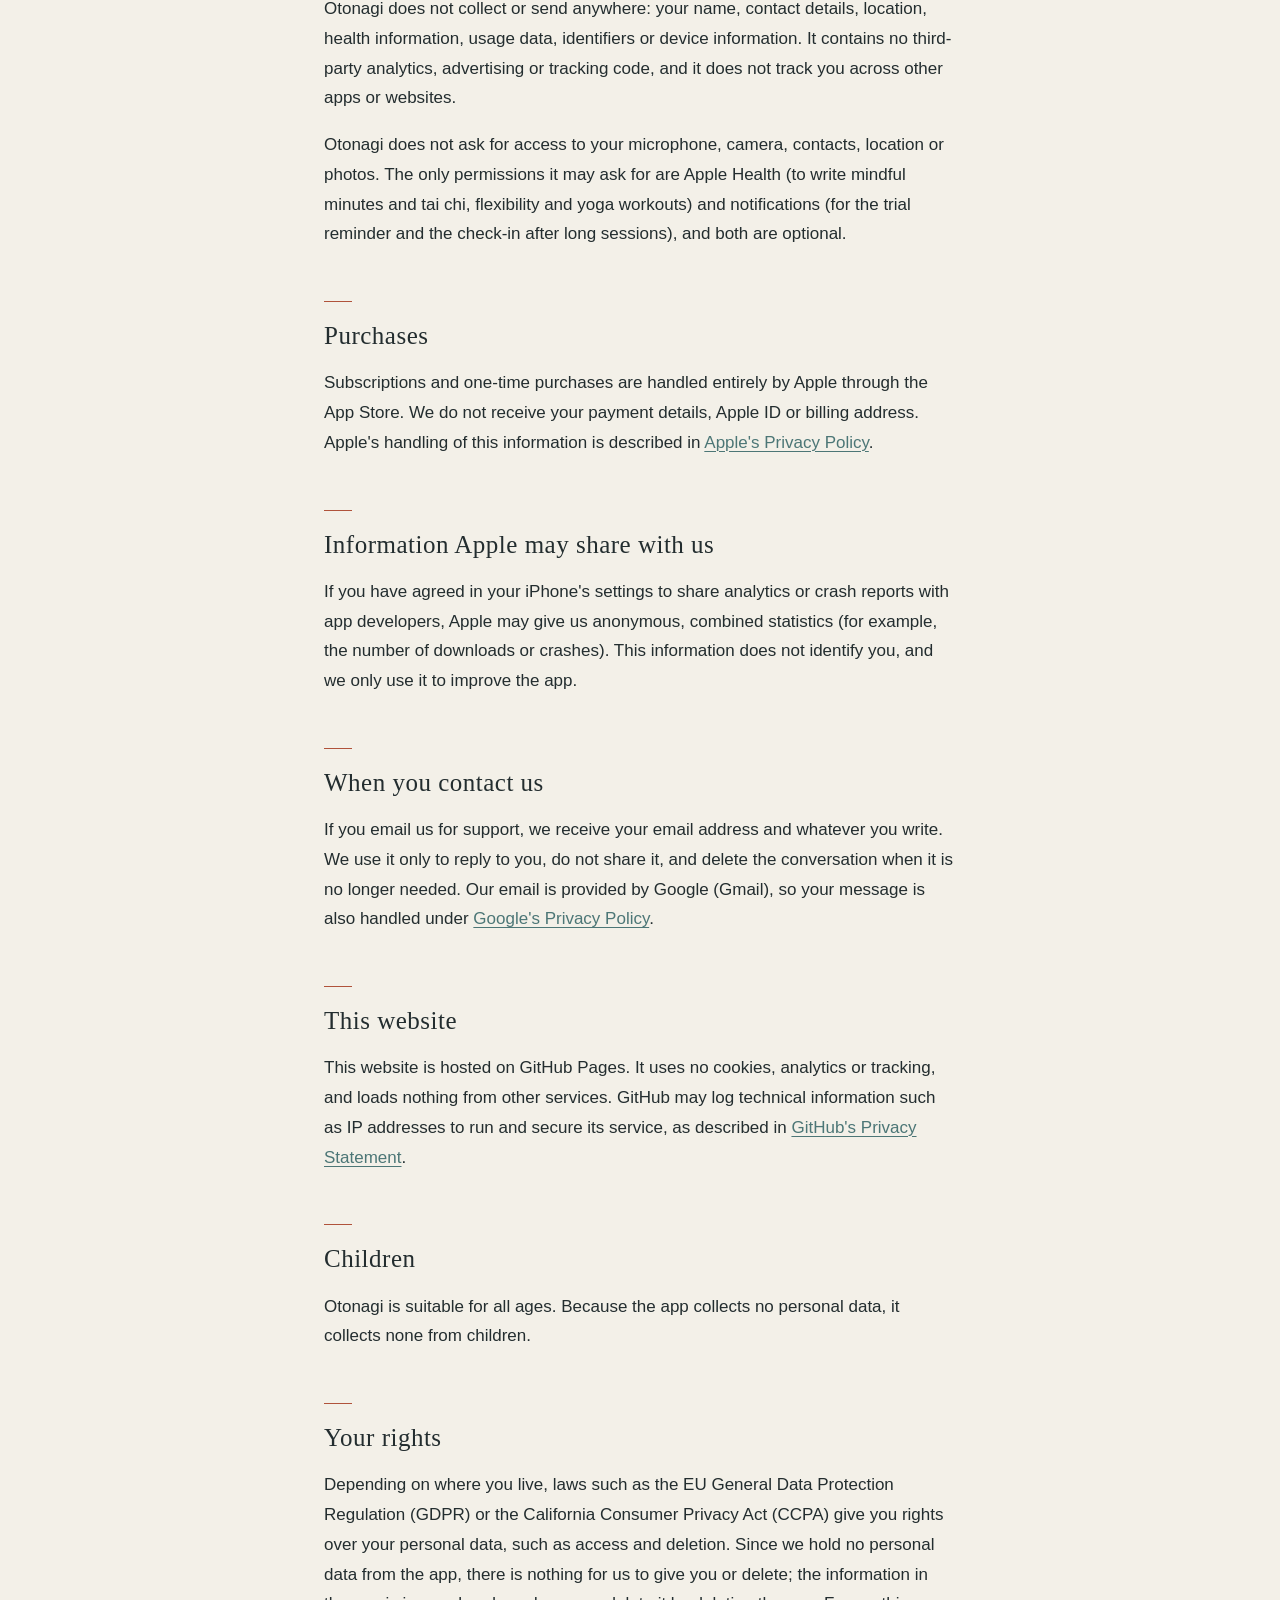
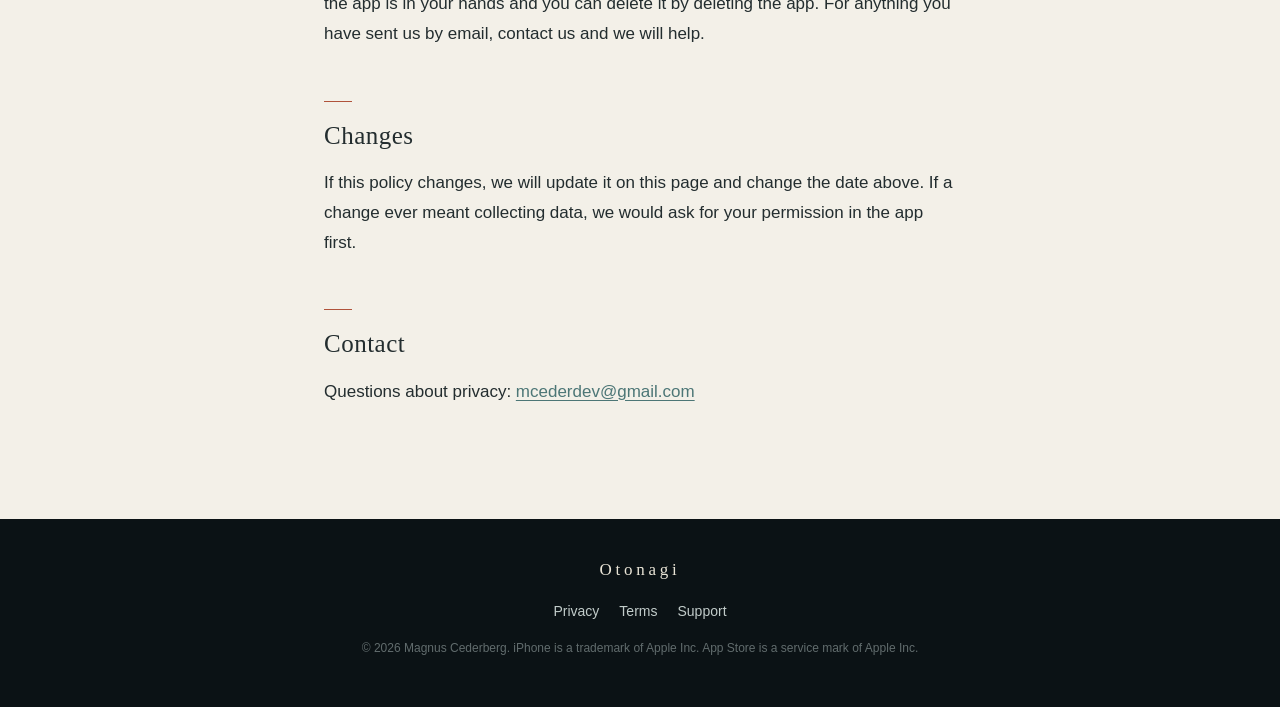
==== commit 64d27c97: "Tai Chi in Apple Health, new Siri phrases, how guides end Co-Authored-By: Claude Opus 5.5 (1M contex" ====
--- a/privacy.html
+++ b/privacy.html
@@ -66,7 +66,7 @@
 
   <main class="doc">
     <div class="wrap narrow">
-      <p class="updated">Last updated: 23 October 2026</p>
+      <p class="updated">Last updated: 24 October 2026</p>
 
       <div class="summary">
         <p><strong>In short:</strong> Otonagi does not collect, store or share any of your personal data.</p>
@@ -89,11 +89,12 @@
       <p>If your iPhone is backed up to iCloud or a computer, this information may be included in that backup, which is handled by Apple under its own privacy policy. You can erase all of it at any time by deleting the app.</p>
 
       <h2>Apple Health</h2>
-      <p>If you choose to connect Apple Health, Otonagi can save three things to the Health app. Each is off by default and turned on separately, and only sessions of a minute or more are saved:</p>
+      <p>If you choose to connect Apple Health, Otonagi can save four things to the Health app. Each is off by default and turned on separately, in its guide's sheet or in the Apple Health section of the app's menu, and only sessions of a minute or more are saved:</p>
       <ul>
-        <li><strong>Mindful minutes</strong> from finished Breathe sessions, if turned on in the Breathe sheet.</li>
-        <li><strong>Flexibility workouts</strong> from finished Hogushi stretching sessions in Nobi, if turned on in the Hogushi sheet.</li>
-        <li><strong>Yoga workouts</strong> from Himukae sun salutation rounds in Hinode, if turned on in the Himukae sheet.</li>
+        <li><strong>Mindful minutes</strong> from finished Breathe sessions.</li>
+        <li><strong>Tai Chi workouts</strong> from Ugoki sessions in Kumo.</li>
+        <li><strong>Flexibility workouts</strong> from Hogushi stretching sessions in Nobi.</li>
+        <li><strong>Yoga workouts</strong> from Himukae sun salutation rounds in Hinode.</li>
       </ul>
       <p>That is all it does. Otonagi only writes these and never reads any of your health data. This information goes from Otonagi straight into Health on your iPhone and is never sent to us or anyone else. Health data is not used for advertising or any other purpose.</p>
       <p>You can stop this at any time in the Health app (Sharing › Apps › Otonagi) or in your iPhone's Settings › Privacy &amp; Security › Health.</p>
@@ -107,11 +108,11 @@
       <p>You can turn off all notifications from Otonagi in Settings › Notifications › Otonagi.</p>
 
       <h2>Siri, Shortcuts and the Lock Screen</h2>
-      <p>If you use Siri or Shortcuts with Otonagi (for example "Play Otonagi"), Apple handles your voice request under its own privacy policy and only passes the action to the app. The sleep timer's Live Activity and the Lock Screen controls show the current mood and time on your iPhone only.</p>
+      <p>If you use Siri or Shortcuts with Otonagi (for example "Play Otonagi" or "Move with Otonagi"), Apple handles your voice request under its own privacy policy and only passes the action to the app. The sleep timer's Live Activity and the Lock Screen controls show the current mood and time on your iPhone only.</p>
 
       <h2>What we do not collect</h2>
       <p>Otonagi does not collect or send anywhere: your name, contact details, location, health information, usage data, identifiers or device information. It contains no third-party analytics, advertising or tracking code, and it does not track you across other apps or websites.</p>
-      <p>Otonagi does not ask for access to your microphone, camera, contacts, location or photos. The only permissions it may ask for are Apple Health (to write mindful minutes, flexibility workouts and yoga workouts) and notifications (for the trial reminder and the check-in after long sessions), and both are optional.</p>
+      <p>Otonagi does not ask for access to your microphone, camera, contacts, location or photos. The only permissions it may ask for are Apple Health (to write mindful minutes and tai chi, flexibility and yoga workouts) and notifications (for the trial reminder and the check-in after long sessions), and both are optional.</p>
 
       <h2>Purchases</h2>
       <p>Subscriptions and one-time purchases are handled entirely by Apple through the App Store. We do not receive your payment details, Apple ID or billing address. Apple's handling of this information is described in <a href="https://www.apple.com/legal/privacy/">Apple's Privacy Policy</a>.</p>
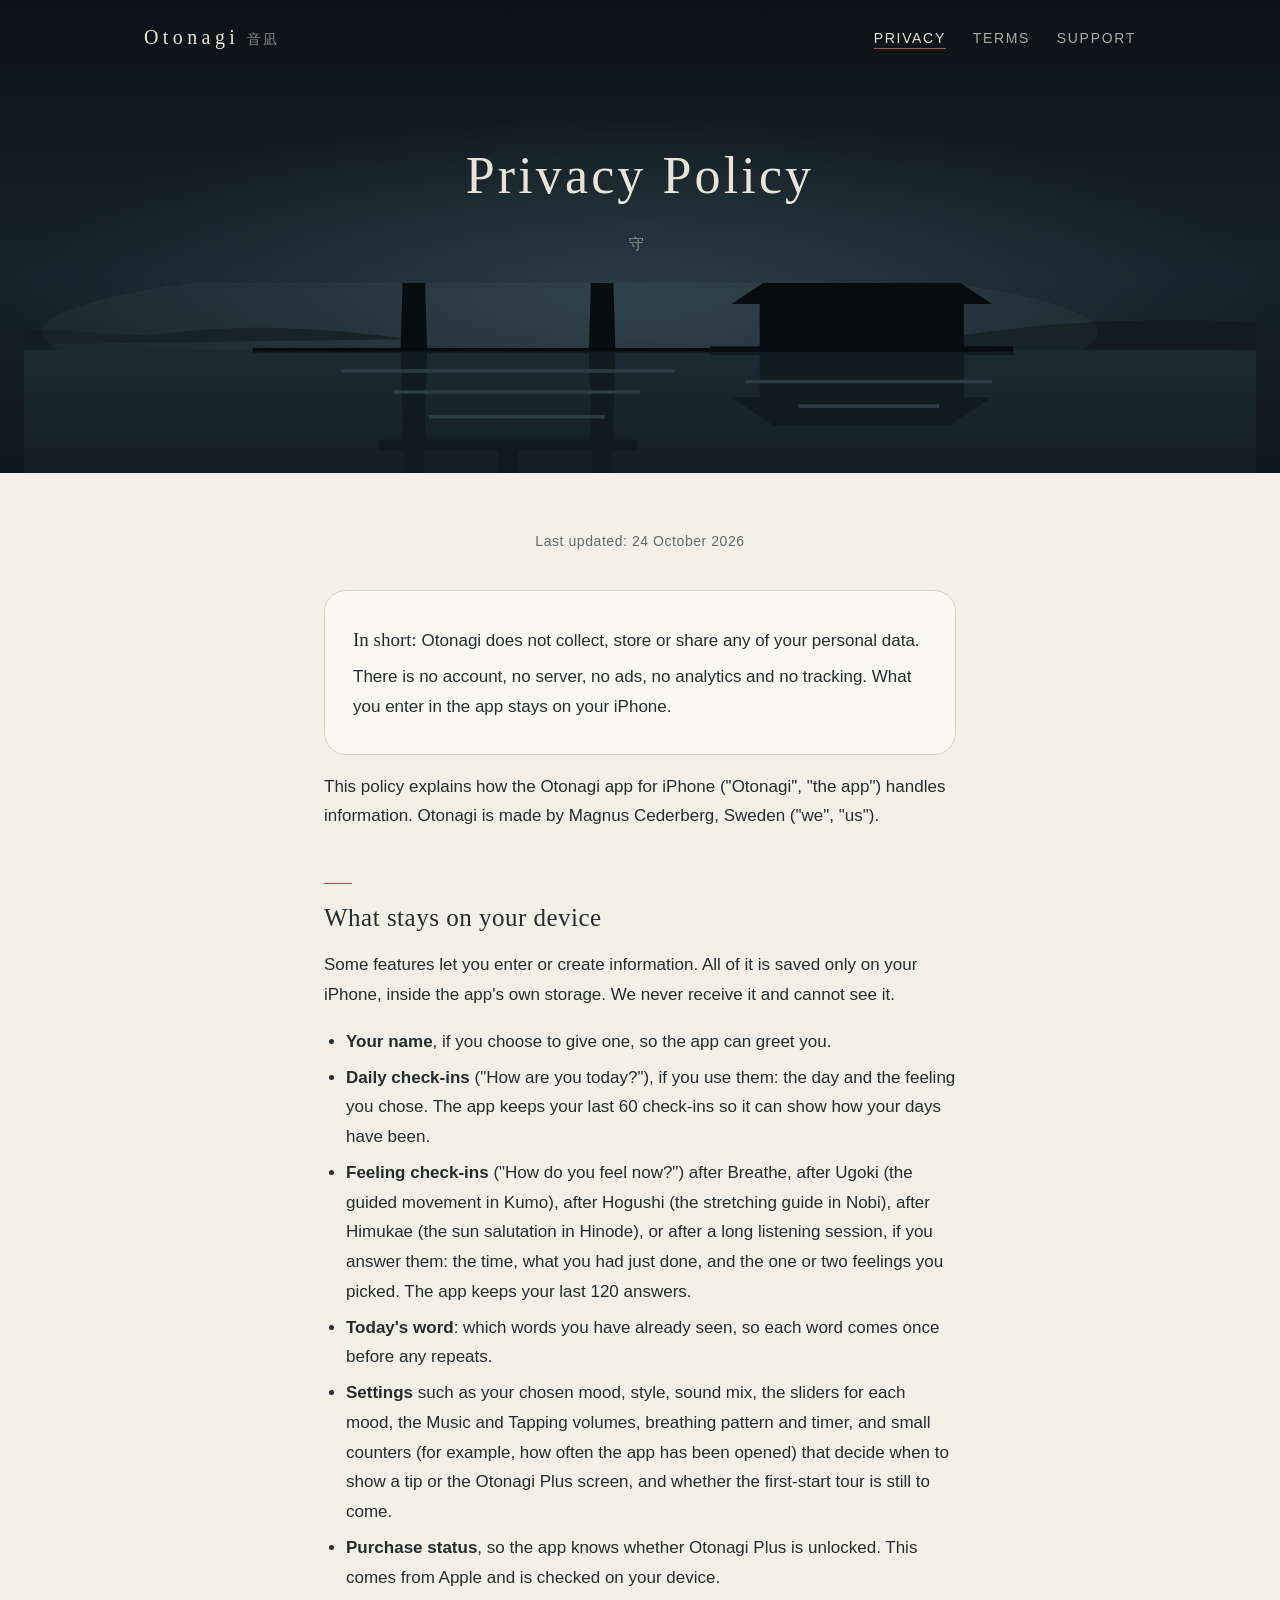
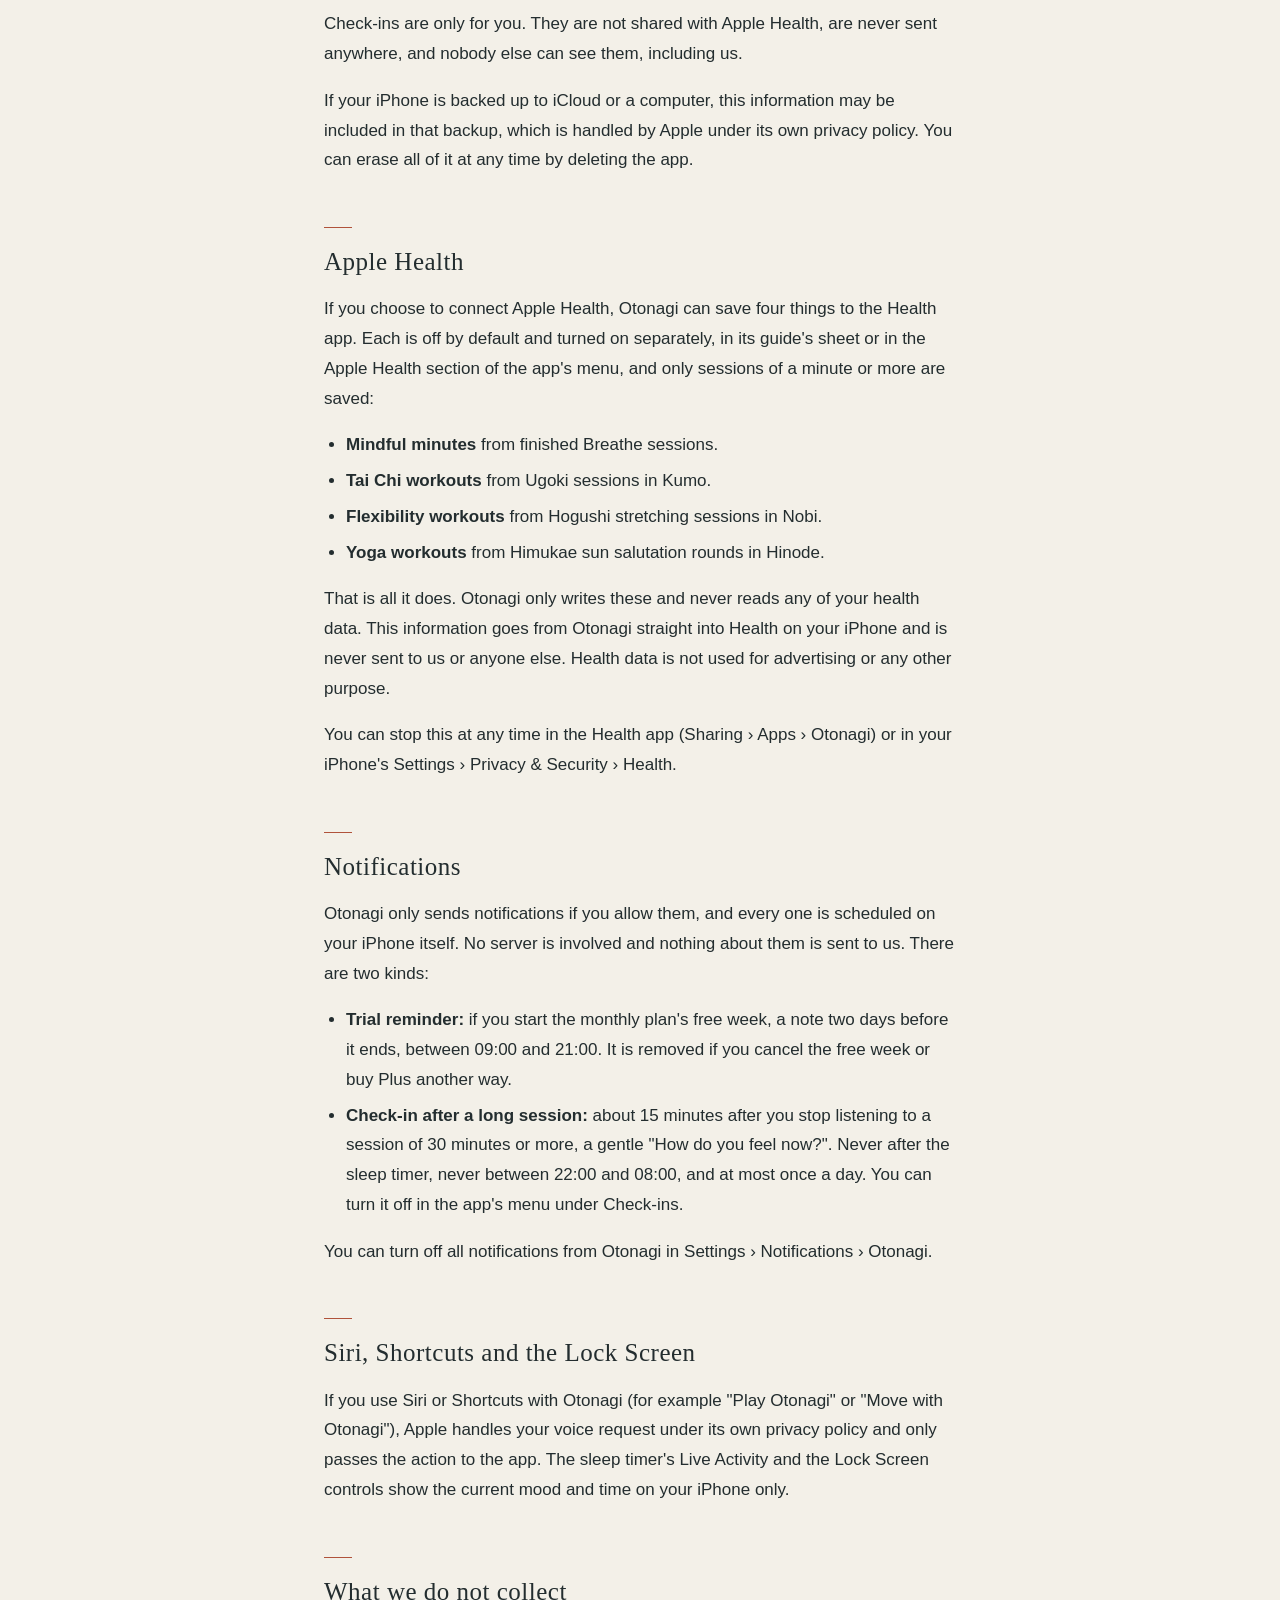
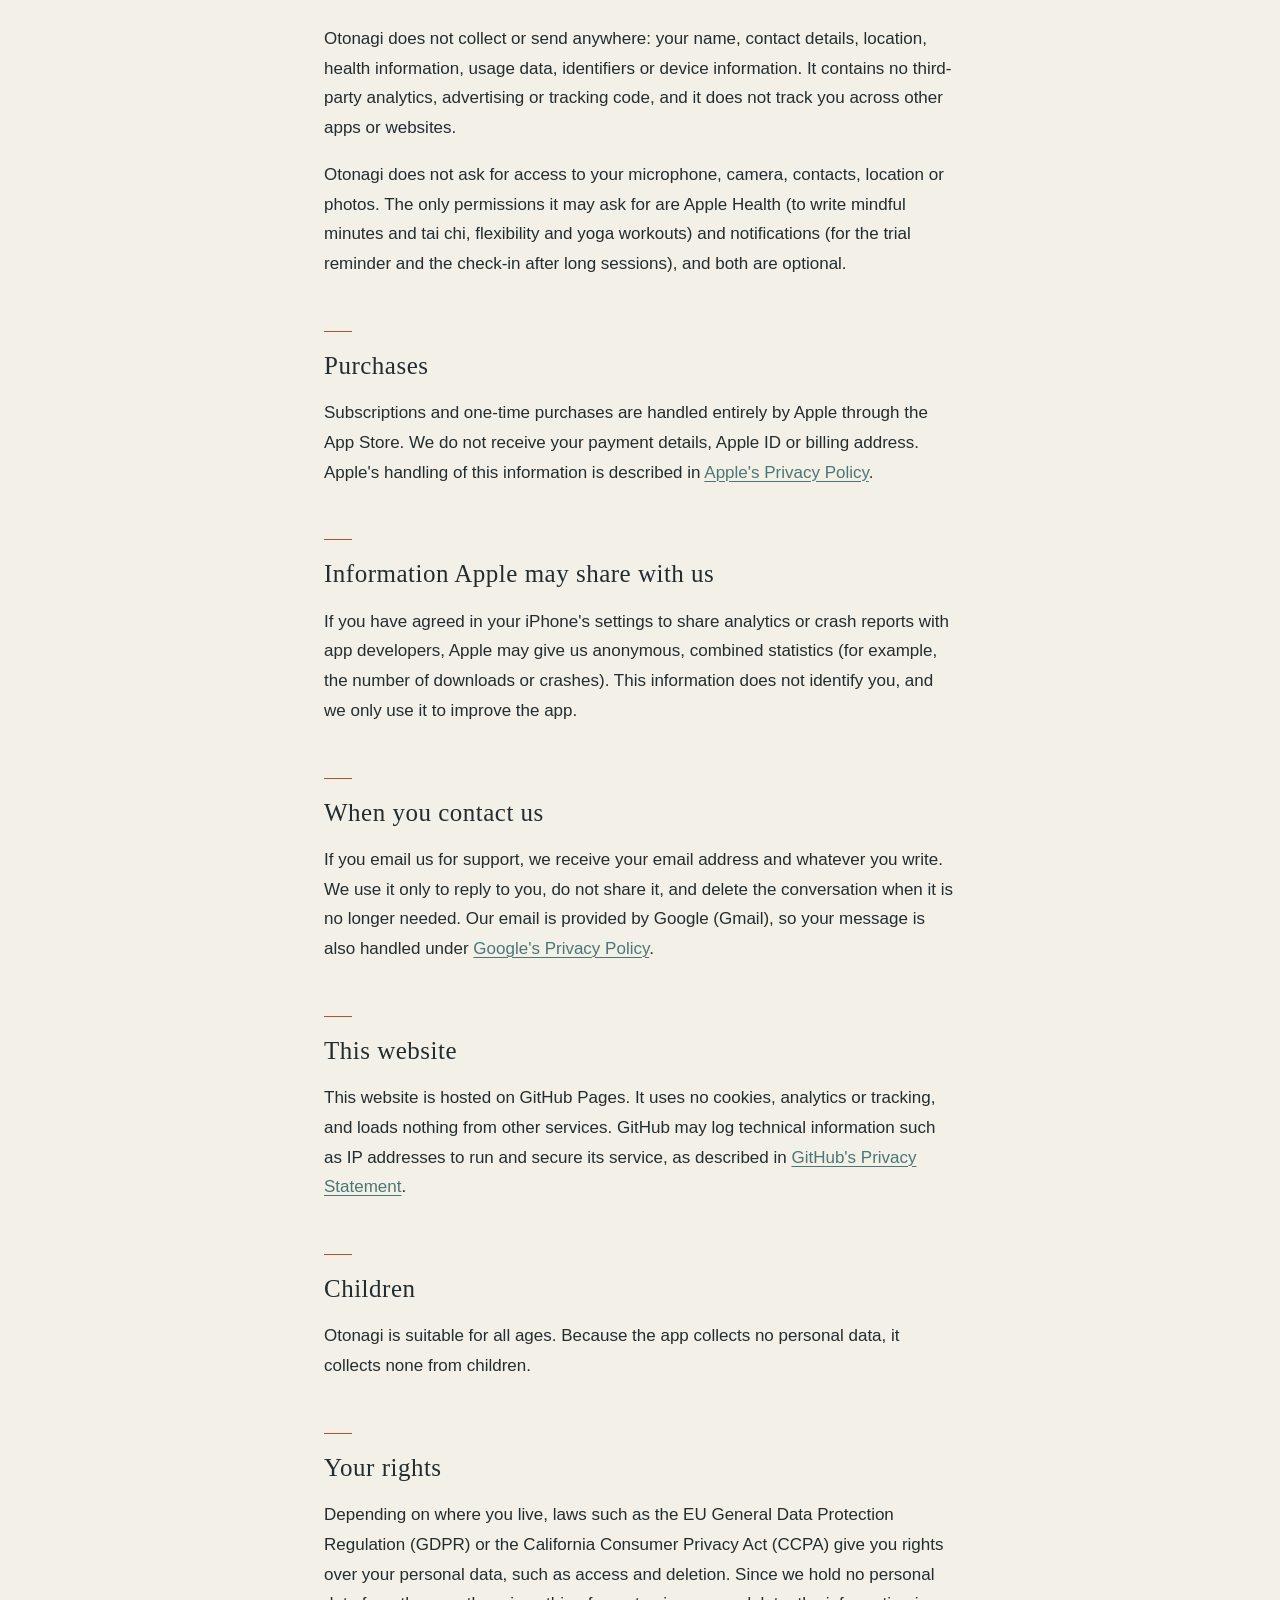
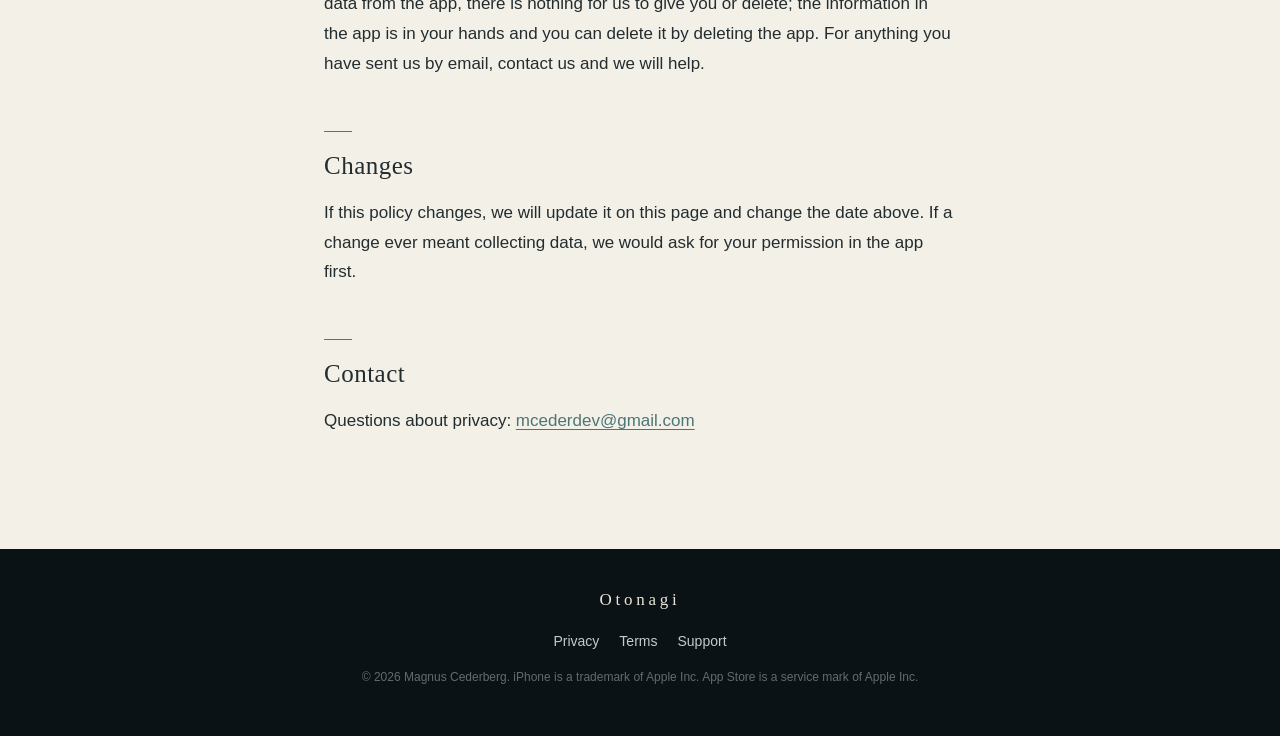
==== commit a7b61abe: "Support: how to replay the welcome and tour Co-Authored-By: Claude Opus 5.5 (1M context) <noreply@an" ====
--- a/privacy.html
+++ b/privacy.html
@@ -82,7 +82,7 @@
         <li><strong>Daily check-ins</strong> ("How are you today?"), if you use them: the day and the feeling you chose. The app keeps your last 60 check-ins so it can show how your days have been.</li>
         <li><strong>Feeling check-ins</strong> ("How do you feel now?") after Breathe, after Ugoki (the guided movement in Kumo), after Hogushi (the stretching guide in Nobi), after Himukae (the sun salutation in Hinode), or after a long listening session, if you answer them: the time, what you had just done, and the one or two feelings you picked. The app keeps your last 120 answers.</li>
         <li><strong>Today's word</strong>: which words you have already seen, so each word comes once before any repeats.</li>
-        <li><strong>Settings</strong> such as your chosen mood, style, sound mix, the sliders for each mood, the Music and Tapping volumes, breathing pattern and timer, and small counters (for example, how often the app has been opened) that decide when to show a tip or the Otonagi Plus screen.</li>
+        <li><strong>Settings</strong> such as your chosen mood, style, sound mix, the sliders for each mood, the Music and Tapping volumes, breathing pattern and timer, and small counters (for example, how often the app has been opened) that decide when to show a tip or the Otonagi Plus screen, and whether the first-start tour is still to come.</li>
         <li><strong>Purchase status</strong>, so the app knows whether Otonagi Plus is unlocked. This comes from Apple and is checked on your device.</li>
       </ul>
       <p>Check-ins are only for you. They are not shared with Apple Health, are never sent anywhere, and nobody else can see them, including us.</p>
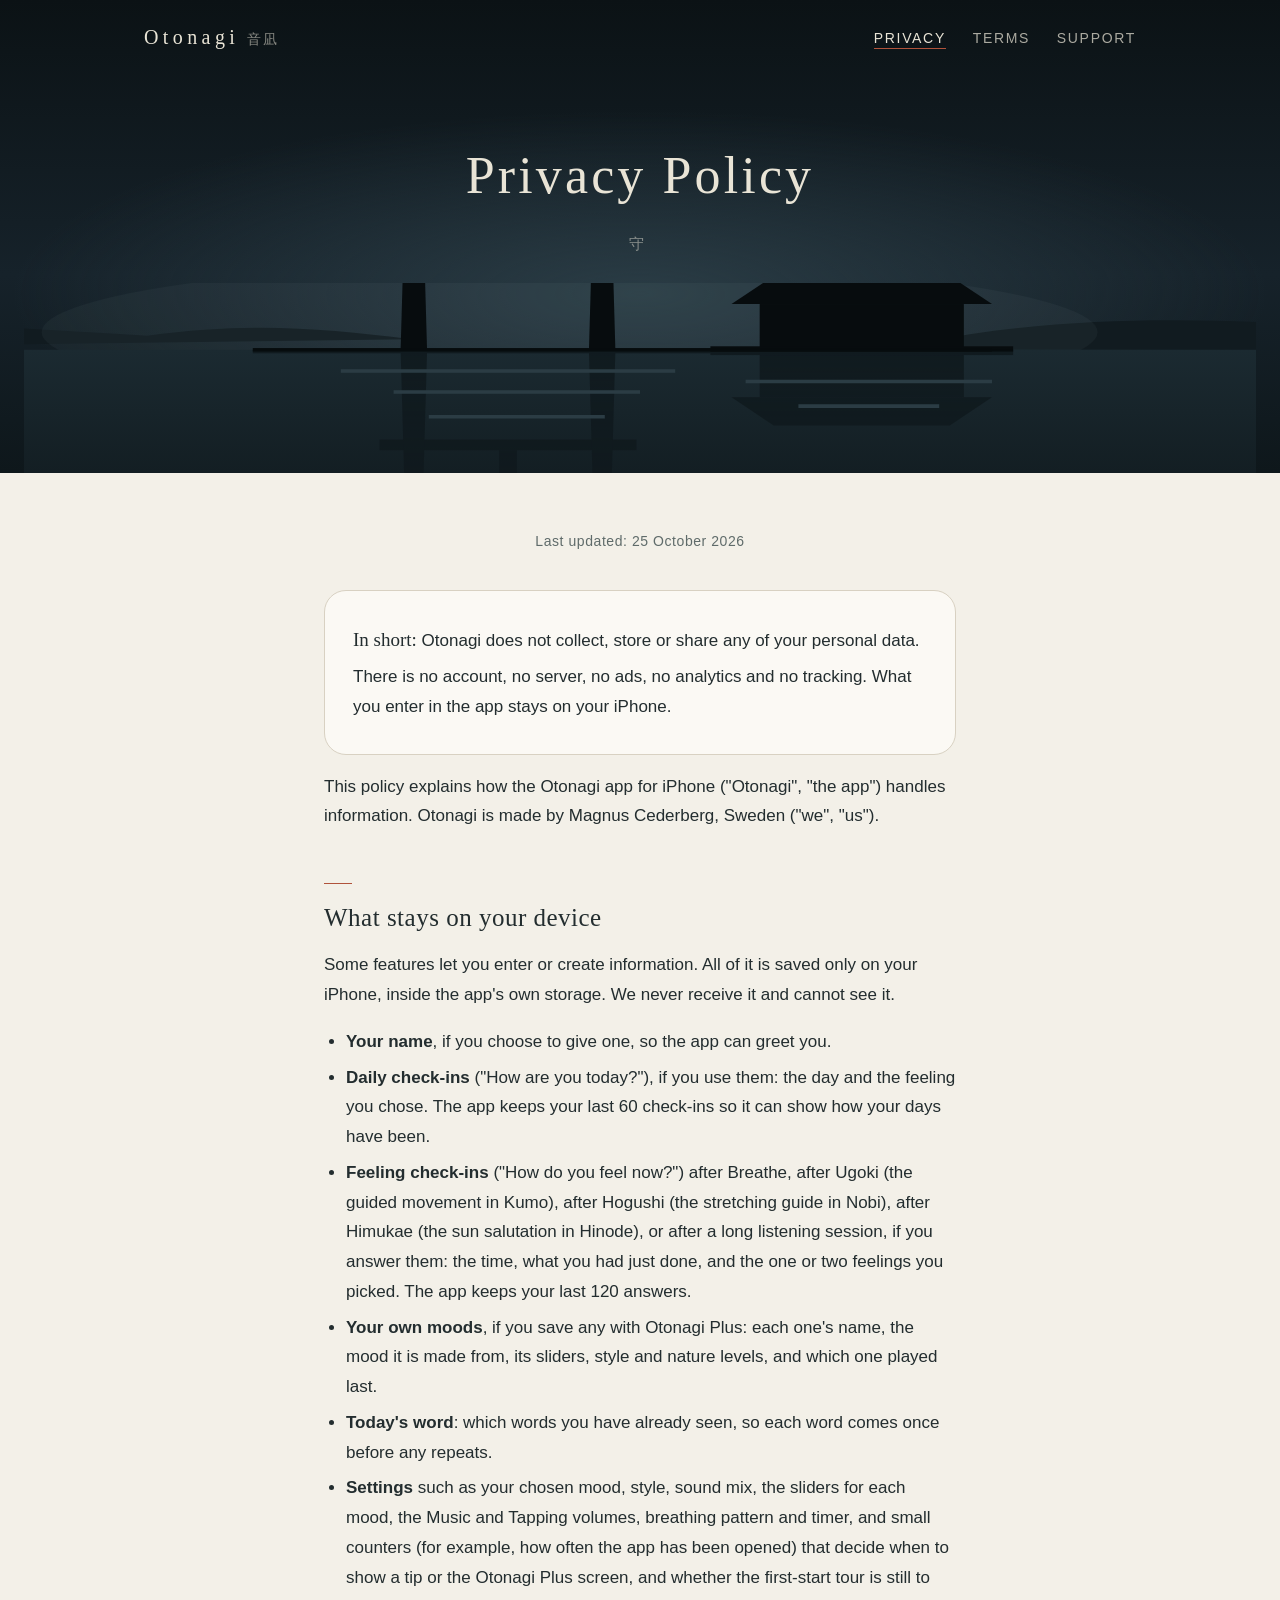
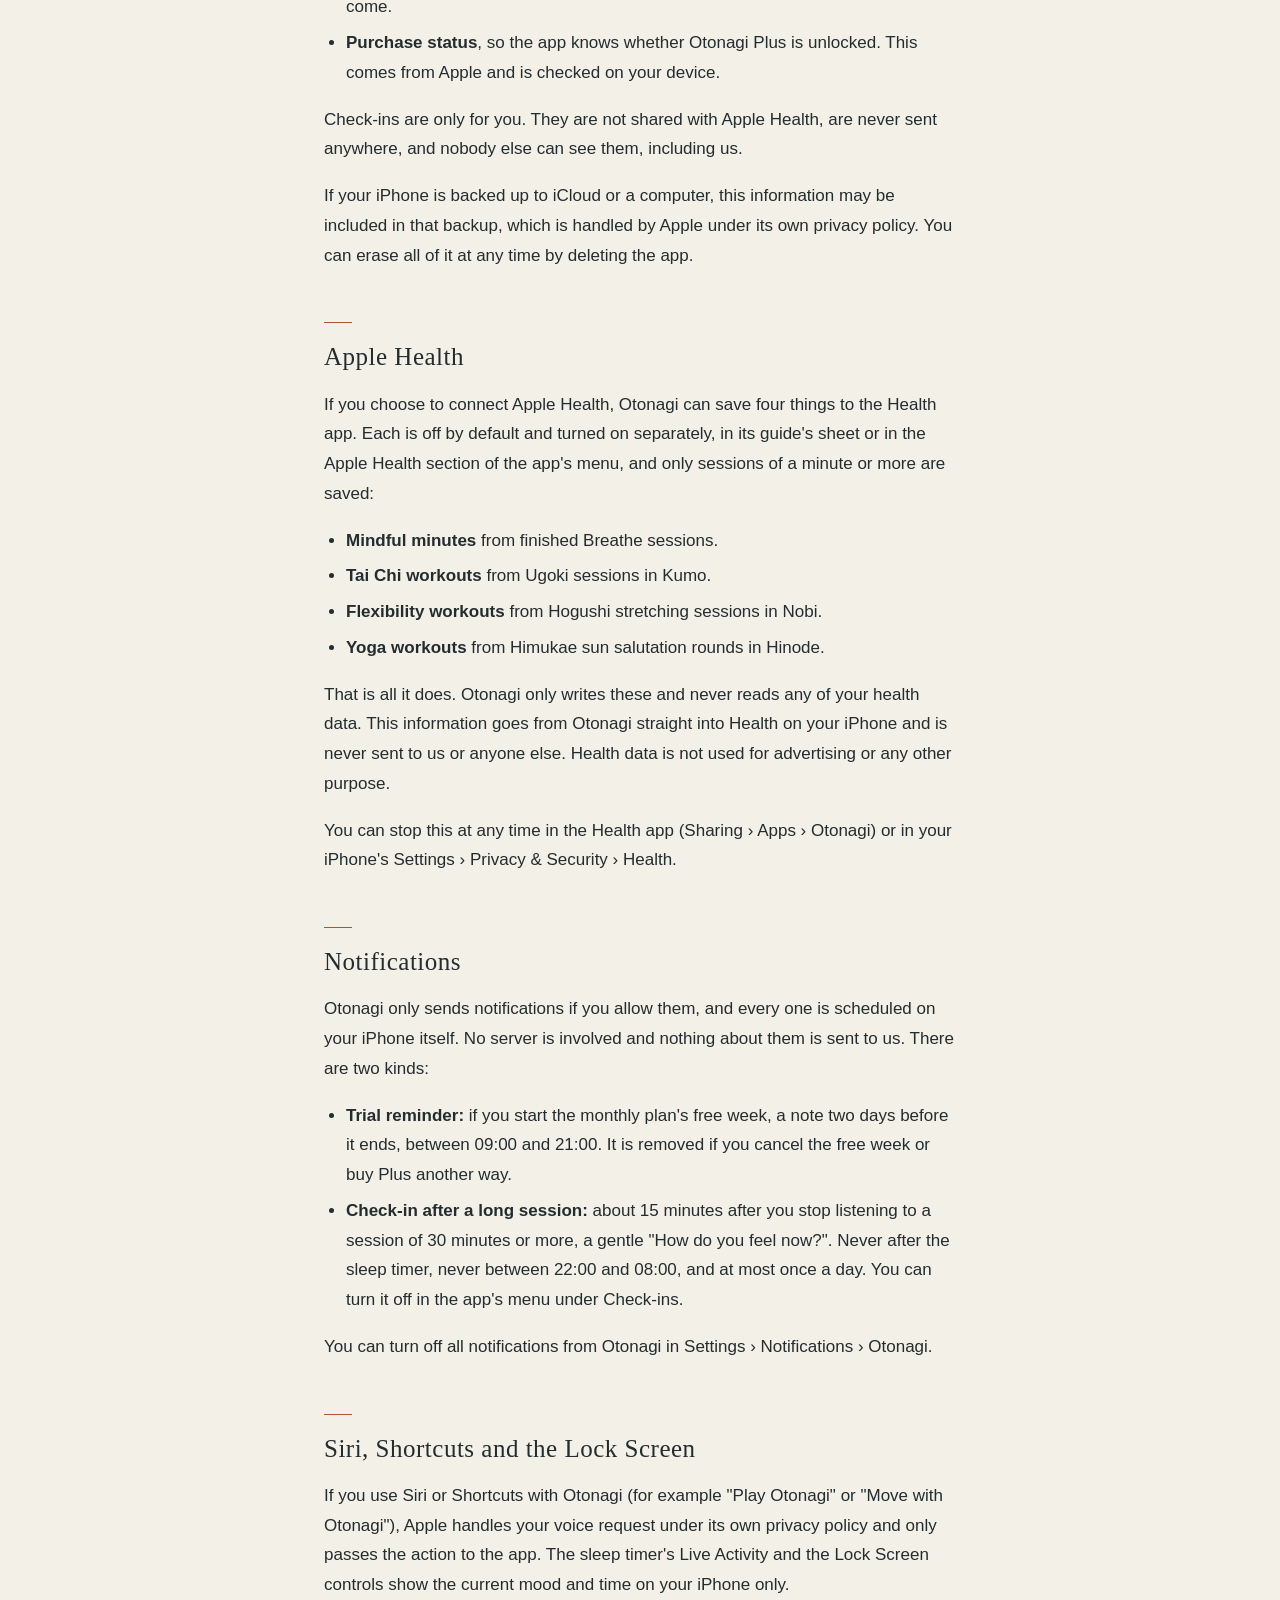
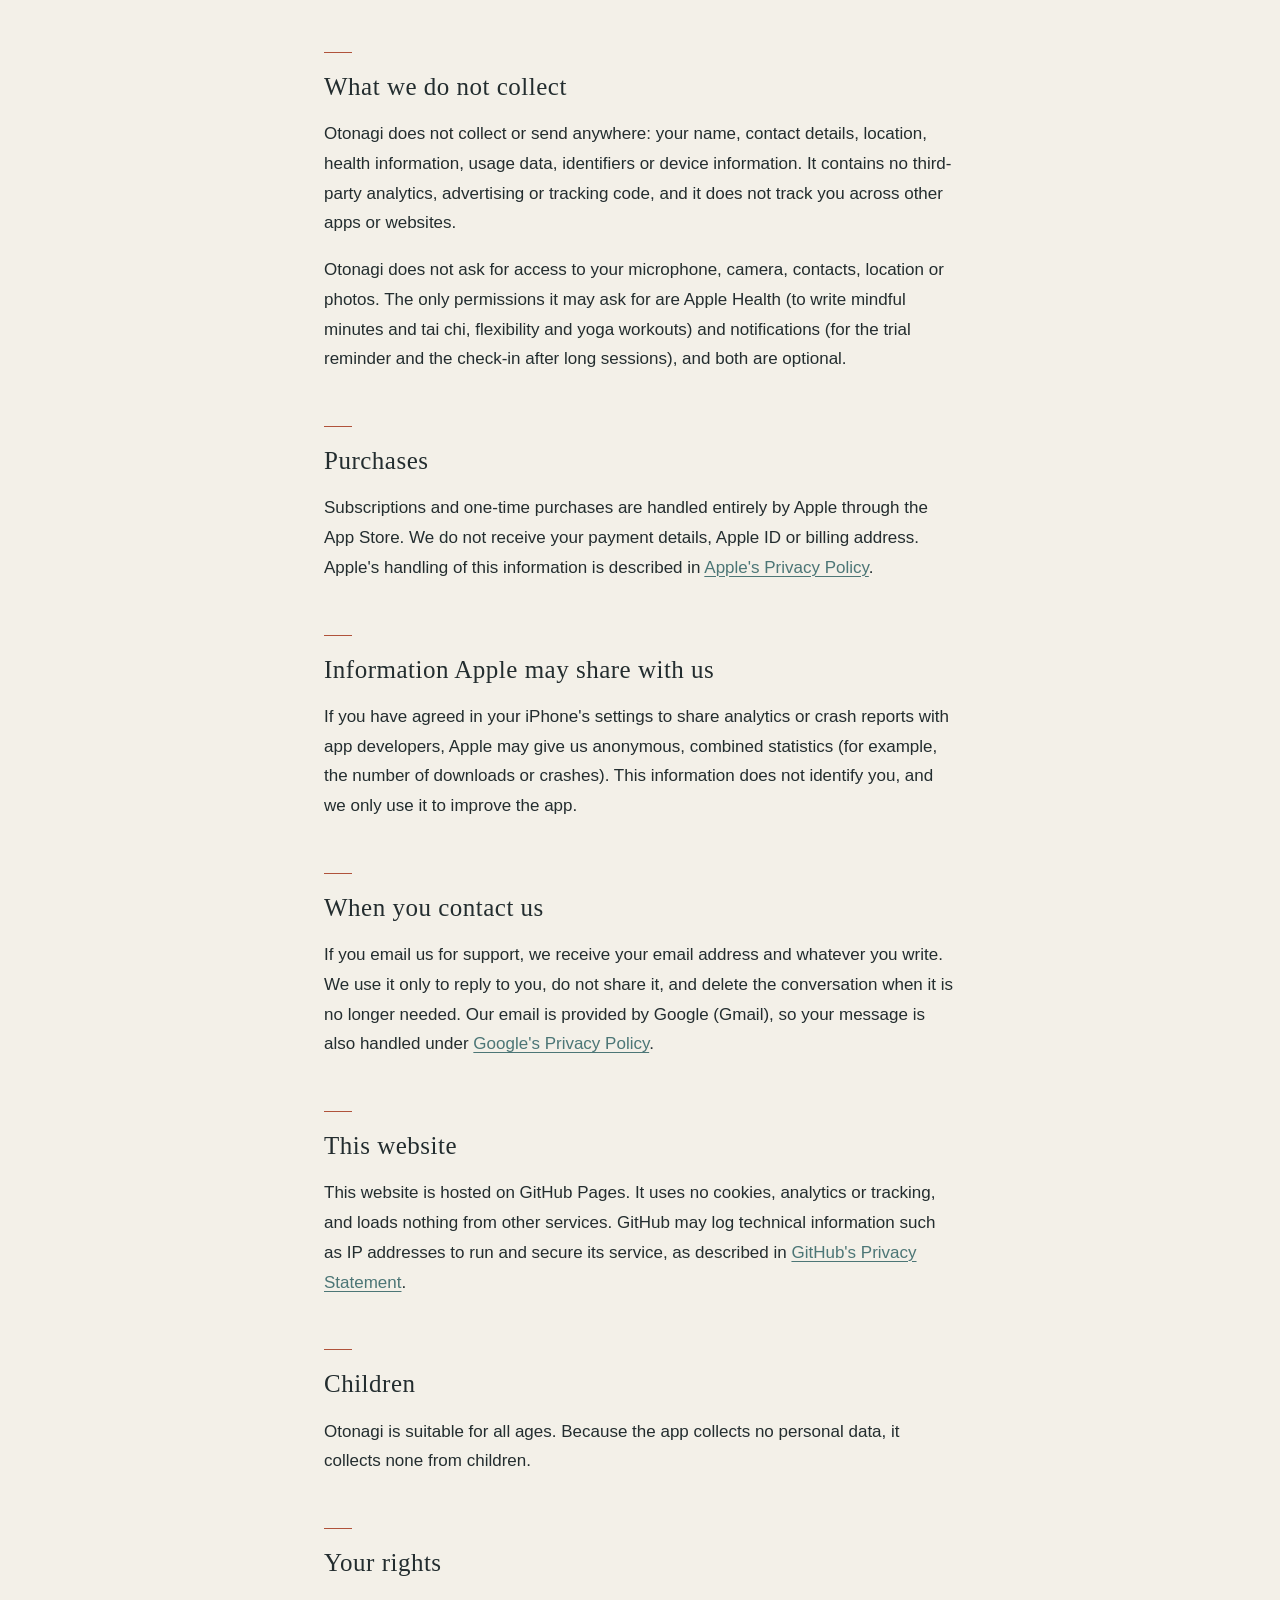
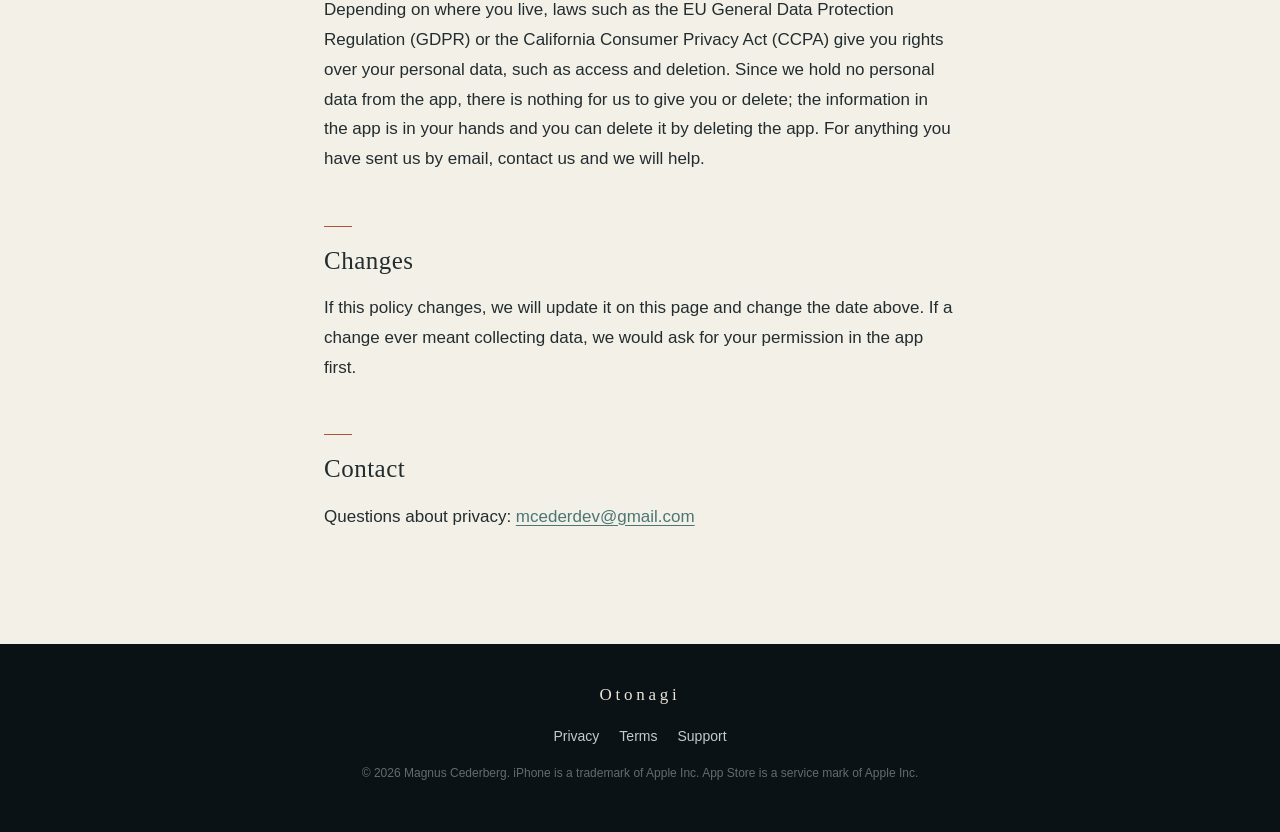
==== commit 6525a988: "Add moods of your own to Plus, Terms and Privacy Co-Authored-By: Claude Opus 5.5 (1M context) <norep" ====
--- a/privacy.html
+++ b/privacy.html
@@ -66,7 +66,7 @@
 
   <main class="doc">
     <div class="wrap narrow">
-      <p class="updated">Last updated: 24 October 2026</p>
+      <p class="updated">Last updated: 25 October 2026</p>
 
       <div class="summary">
         <p><strong>In short:</strong> Otonagi does not collect, store or share any of your personal data.</p>
@@ -81,6 +81,7 @@
         <li><strong>Your name</strong>, if you choose to give one, so the app can greet you.</li>
         <li><strong>Daily check-ins</strong> ("How are you today?"), if you use them: the day and the feeling you chose. The app keeps your last 60 check-ins so it can show how your days have been.</li>
         <li><strong>Feeling check-ins</strong> ("How do you feel now?") after Breathe, after Ugoki (the guided movement in Kumo), after Hogushi (the stretching guide in Nobi), after Himukae (the sun salutation in Hinode), or after a long listening session, if you answer them: the time, what you had just done, and the one or two feelings you picked. The app keeps your last 120 answers.</li>
+        <li><strong>Your own moods</strong>, if you save any with Otonagi Plus: each one's name, the mood it is made from, its sliders, style and nature levels, and which one played last.</li>
         <li><strong>Today's word</strong>: which words you have already seen, so each word comes once before any repeats.</li>
         <li><strong>Settings</strong> such as your chosen mood, style, sound mix, the sliders for each mood, the Music and Tapping volumes, breathing pattern and timer, and small counters (for example, how often the app has been opened) that decide when to show a tip or the Otonagi Plus screen, and whether the first-start tour is still to come.</li>
         <li><strong>Purchase status</strong>, so the app knows whether Otonagi Plus is unlocked. This comes from Apple and is checked on your device.</li>
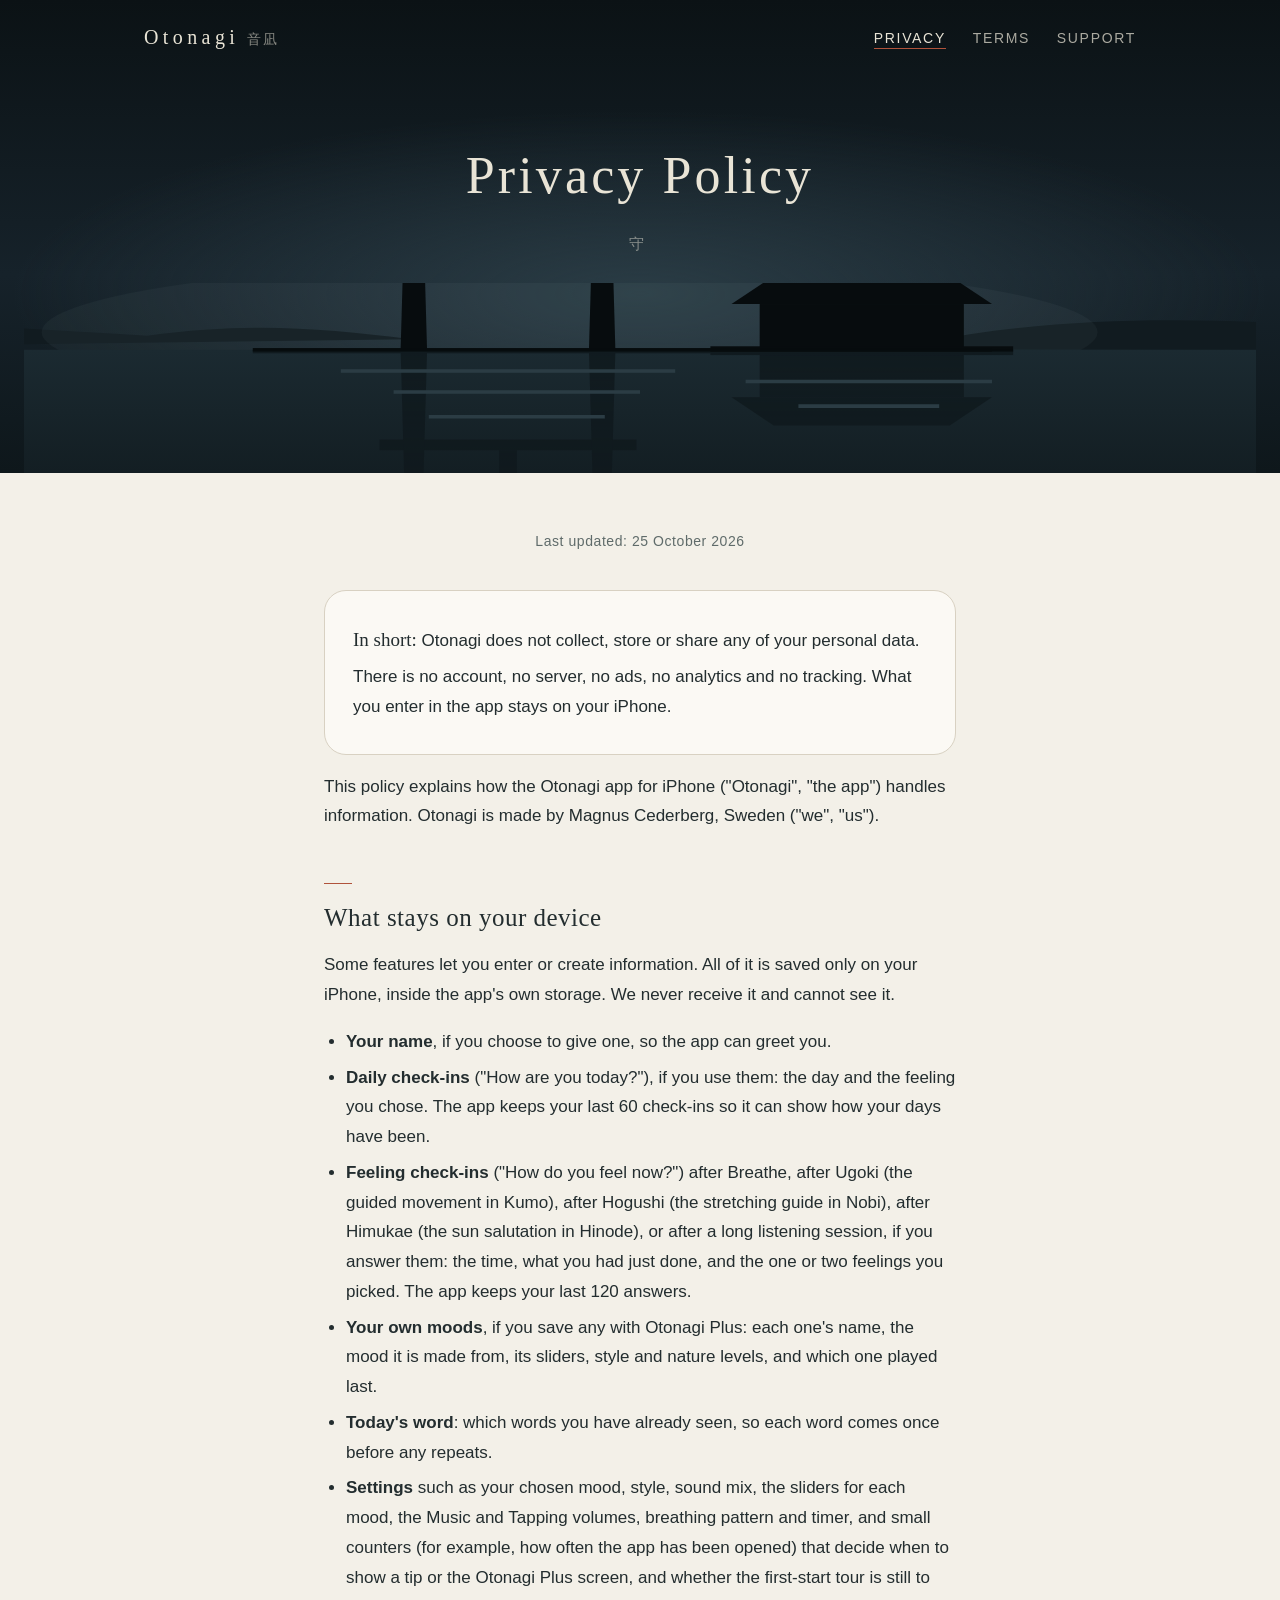
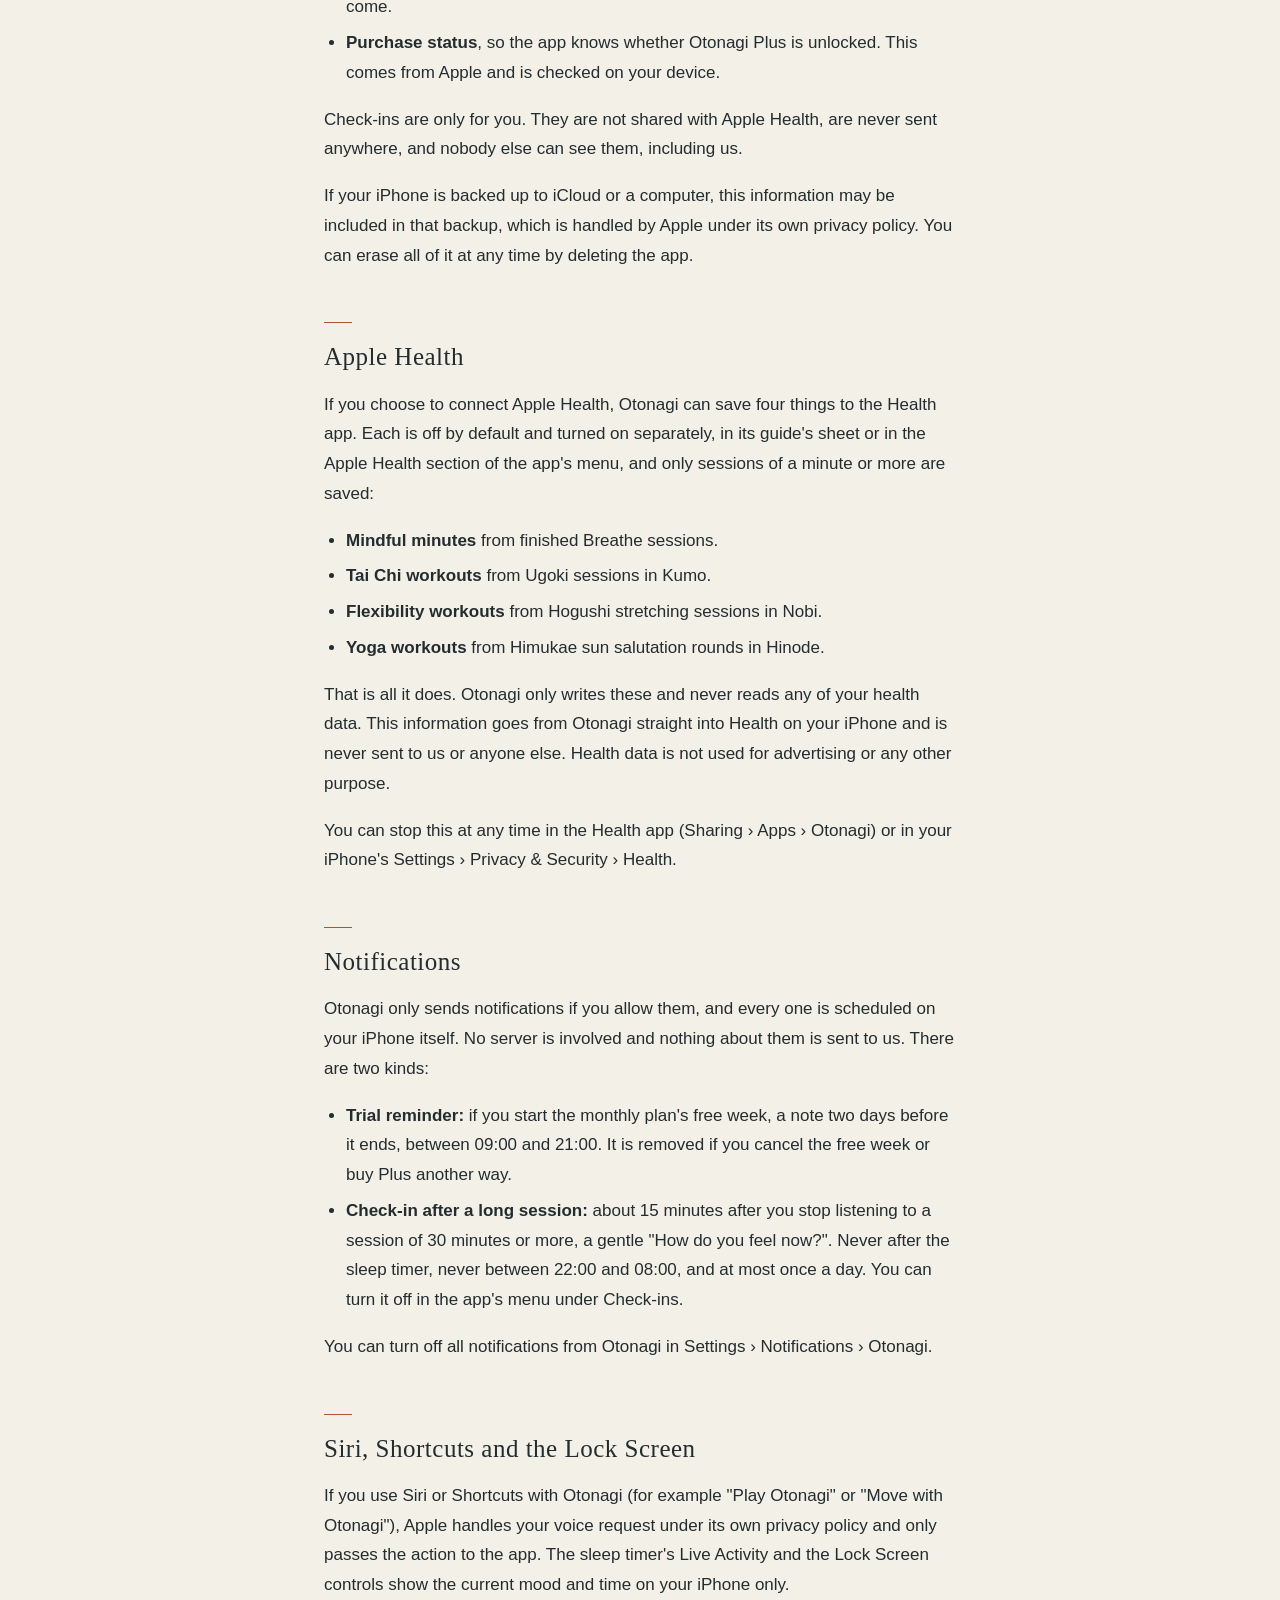
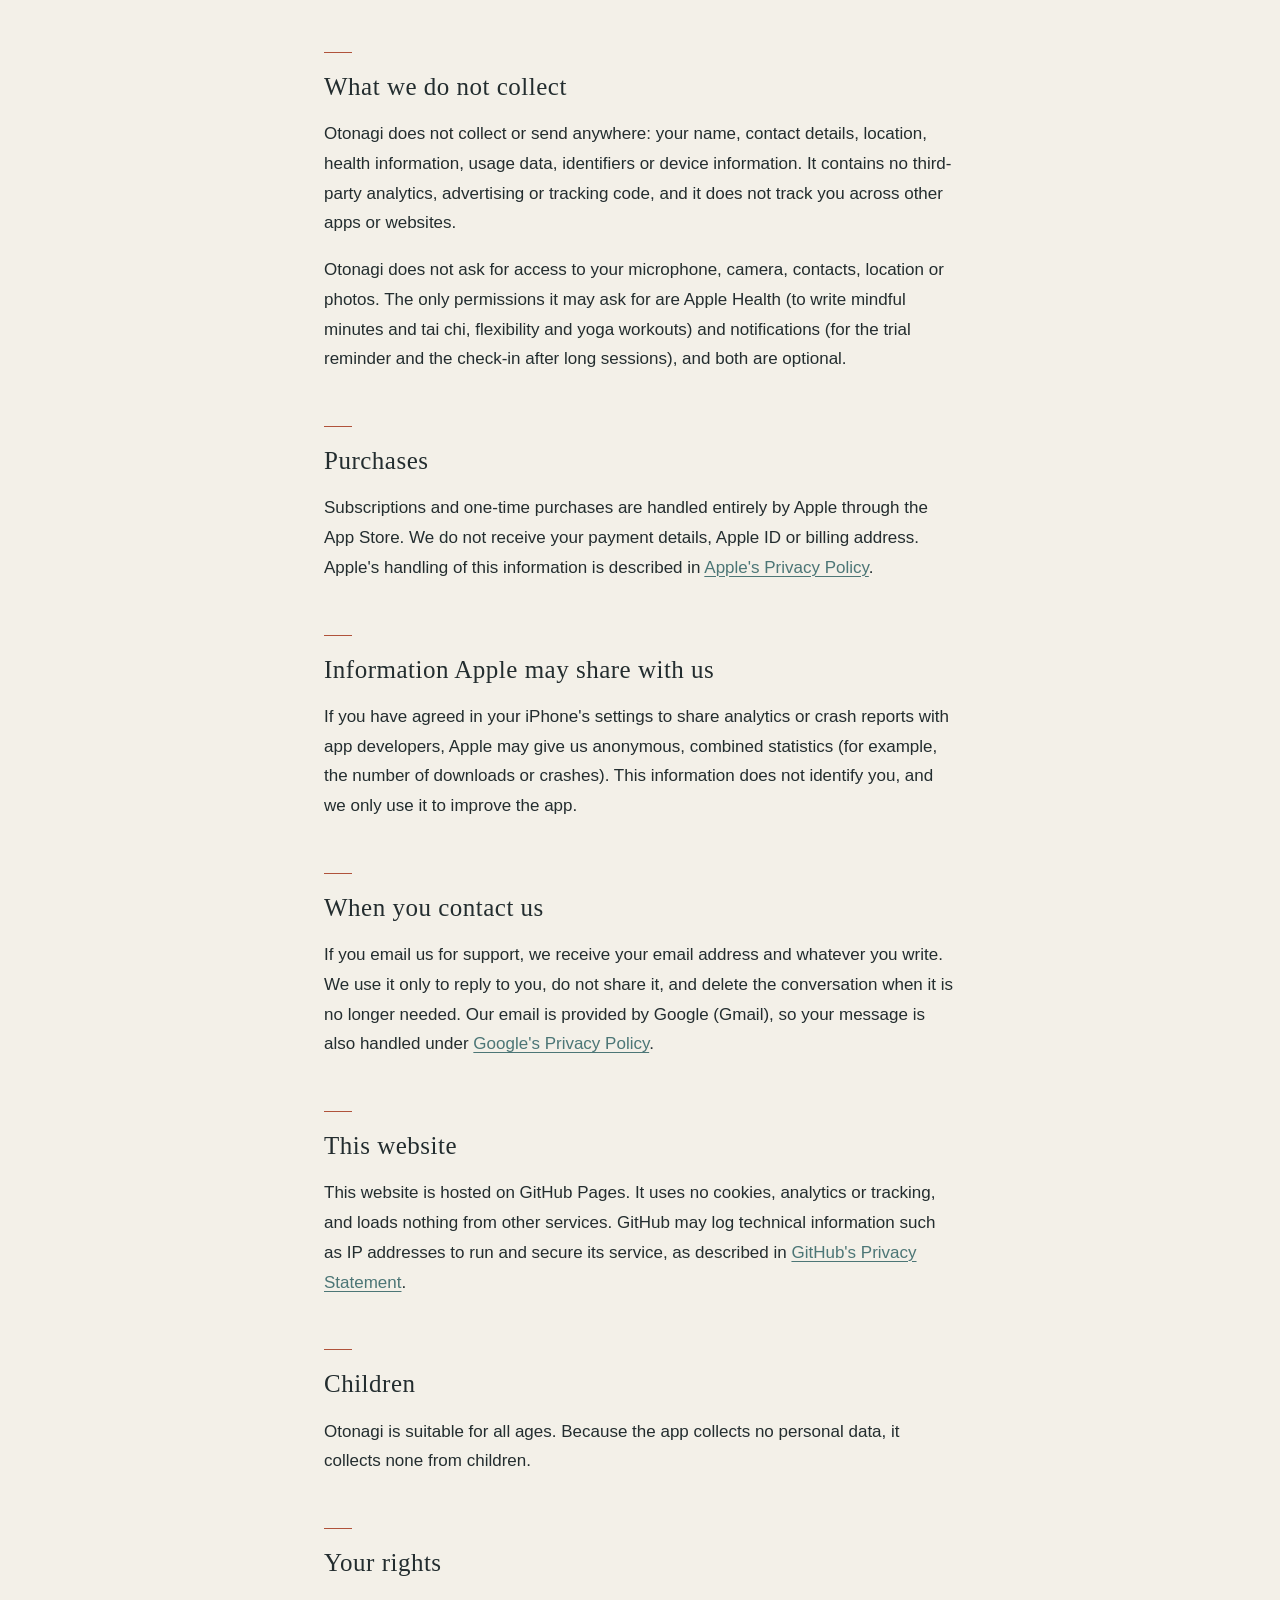
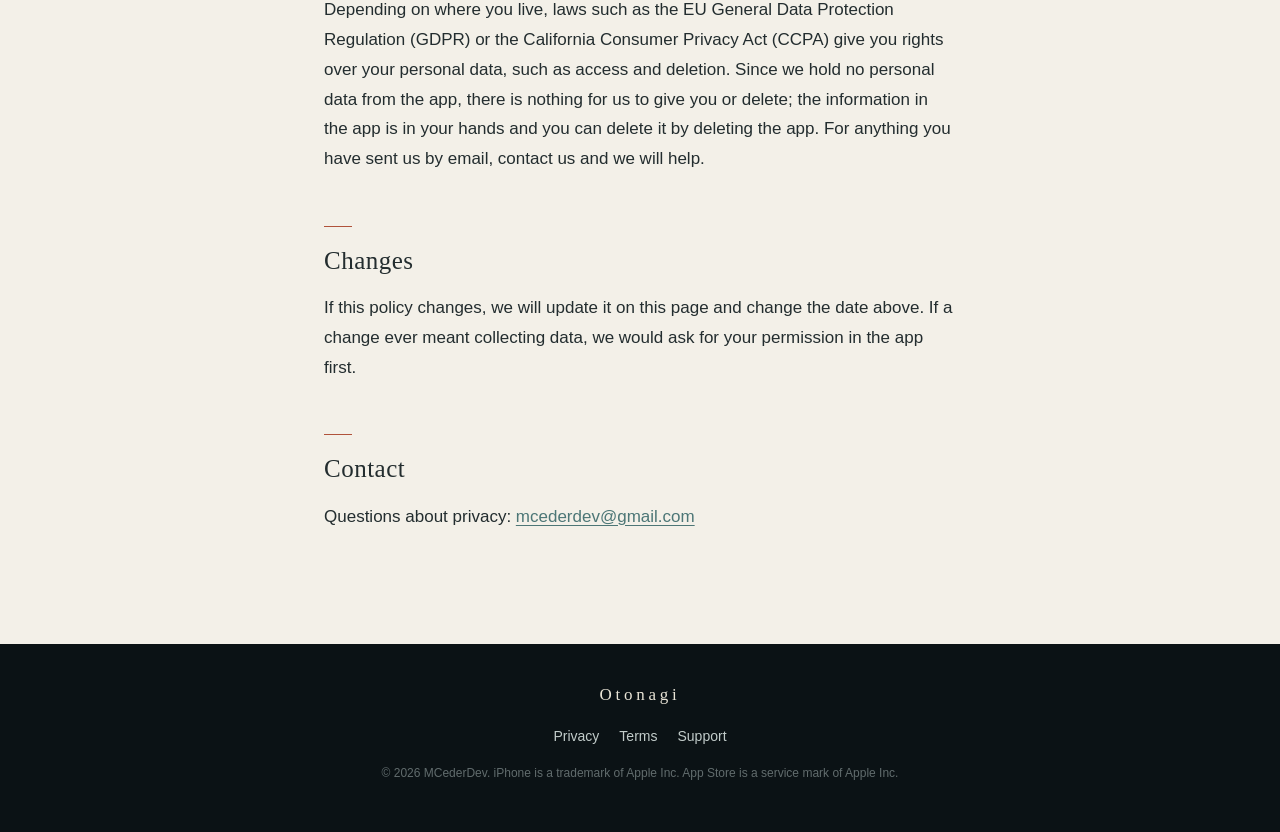
==== commit 3b833d61: "Use MCederDev in copyright footers Co-Authored-By: Claude Opus 5.5 <noreply@anthropic.com> Claude-Se" ====
--- a/privacy.html
+++ b/privacy.html
@@ -145,7 +145,7 @@
     <div class="wrap">
       <a class="brand" href="./">Otonagi</a>
       <p><a href="privacy.html">Privacy</a><a href="terms.html">Terms</a><a href="support.html">Support</a></p>
-      <p class="fine">© 2026 Magnus Cederberg. iPhone is a trademark of Apple Inc. App Store is a service mark of Apple Inc.</p>
+      <p class="fine">© 2026 MCederDev. iPhone is a trademark of Apple Inc. App Store is a service mark of Apple Inc.</p>
     </div>
   </footer>
 </body>
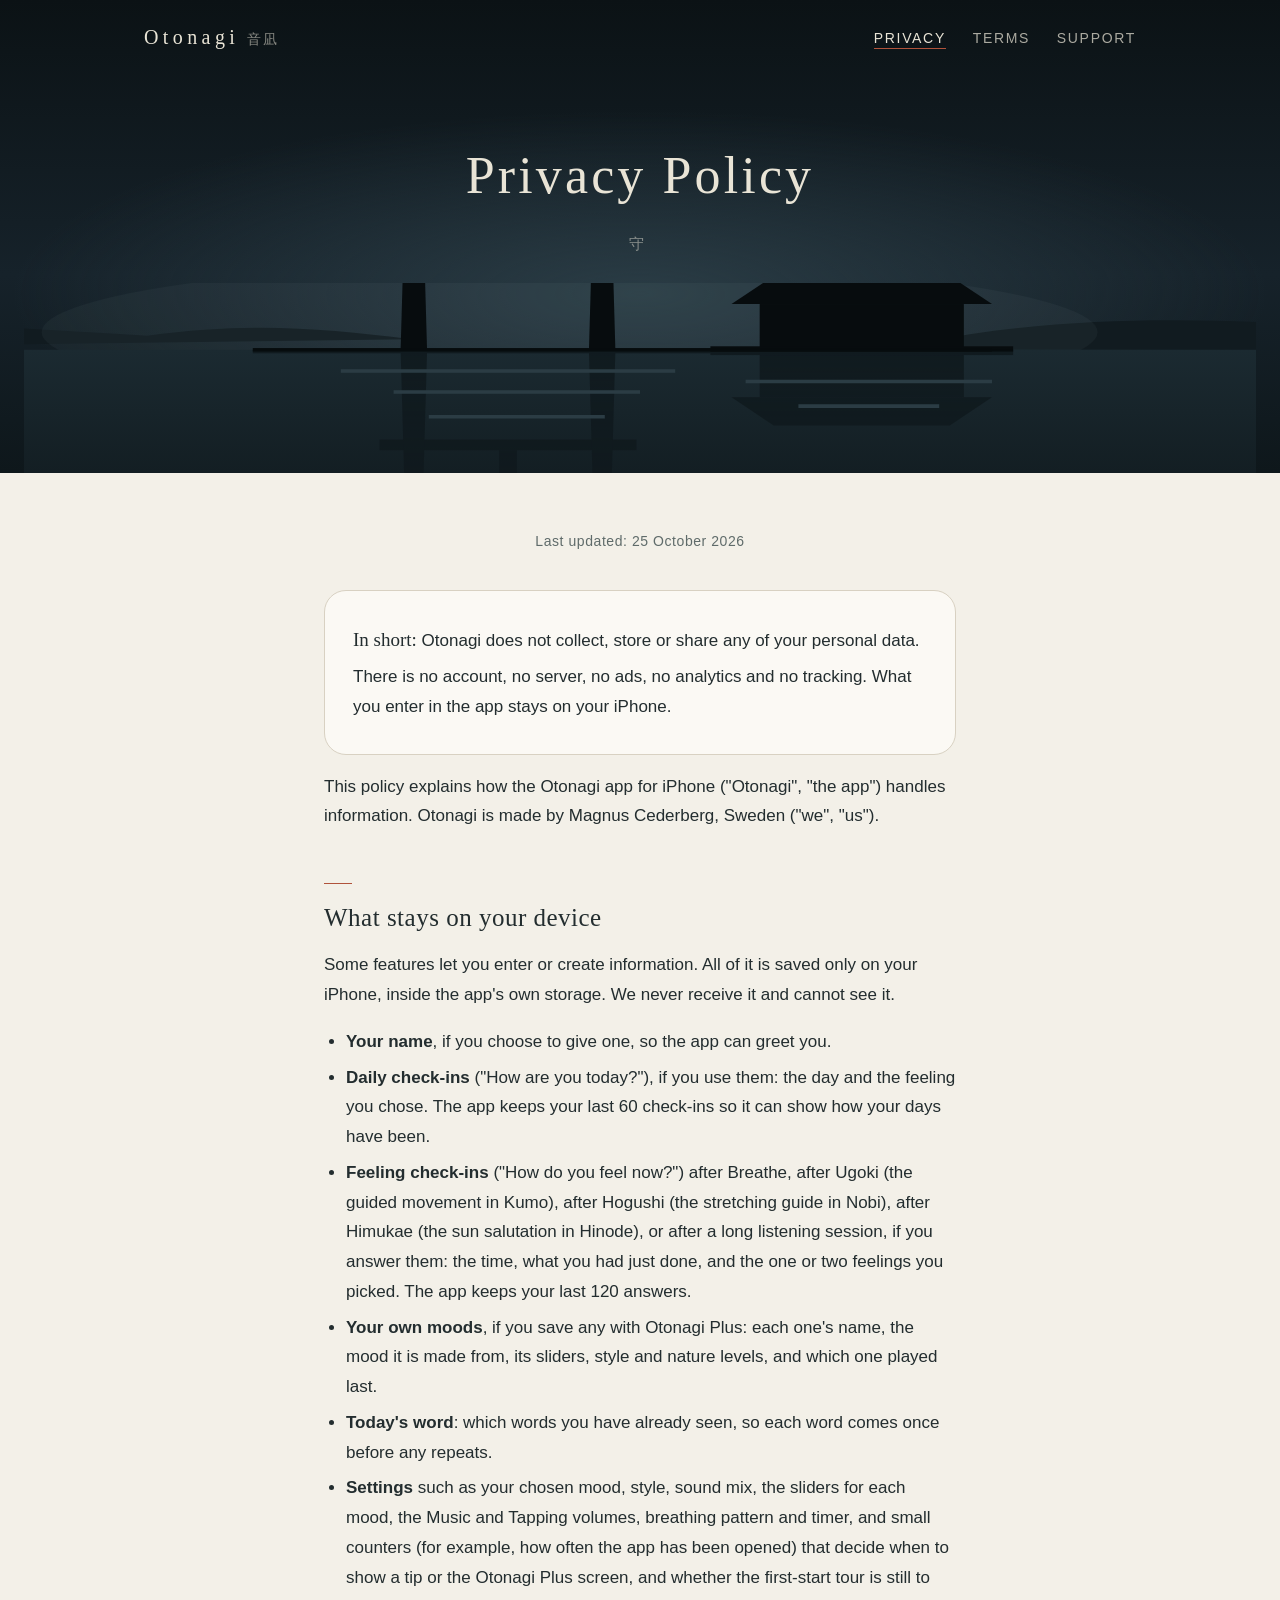
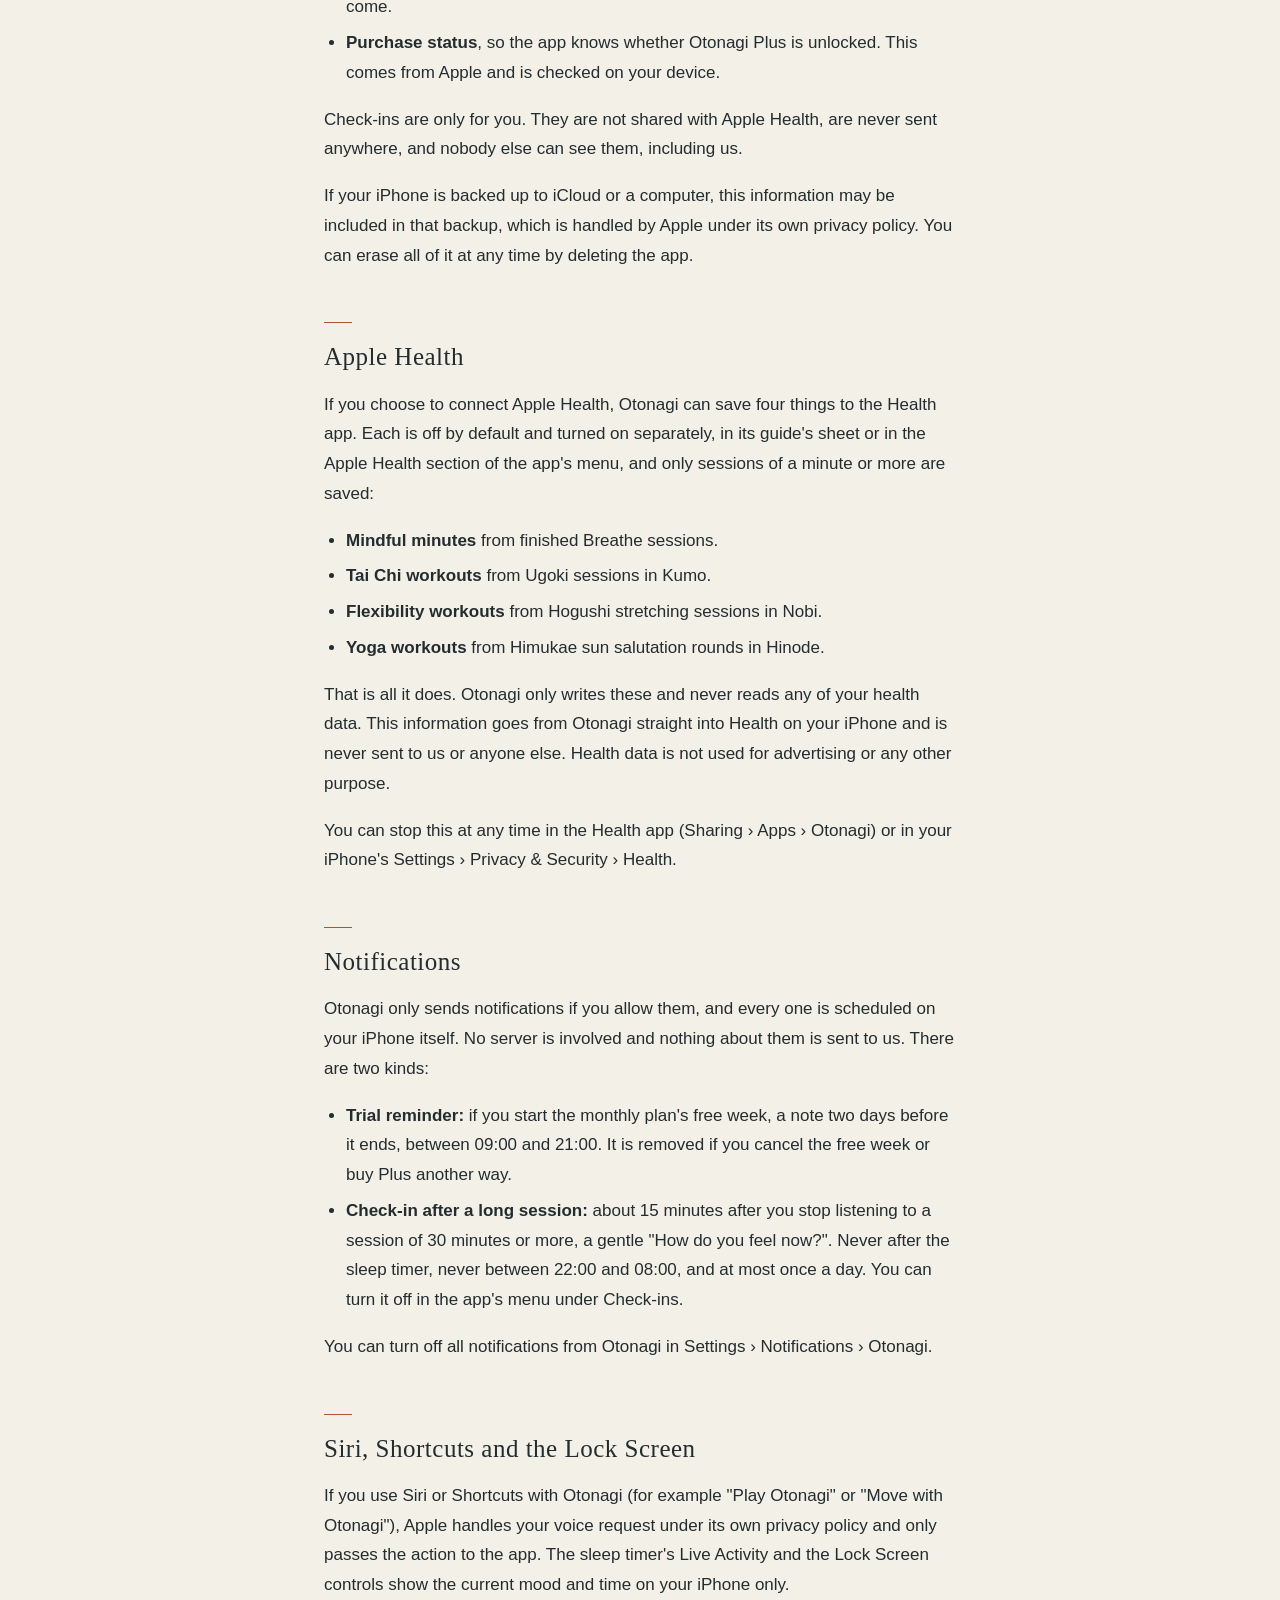
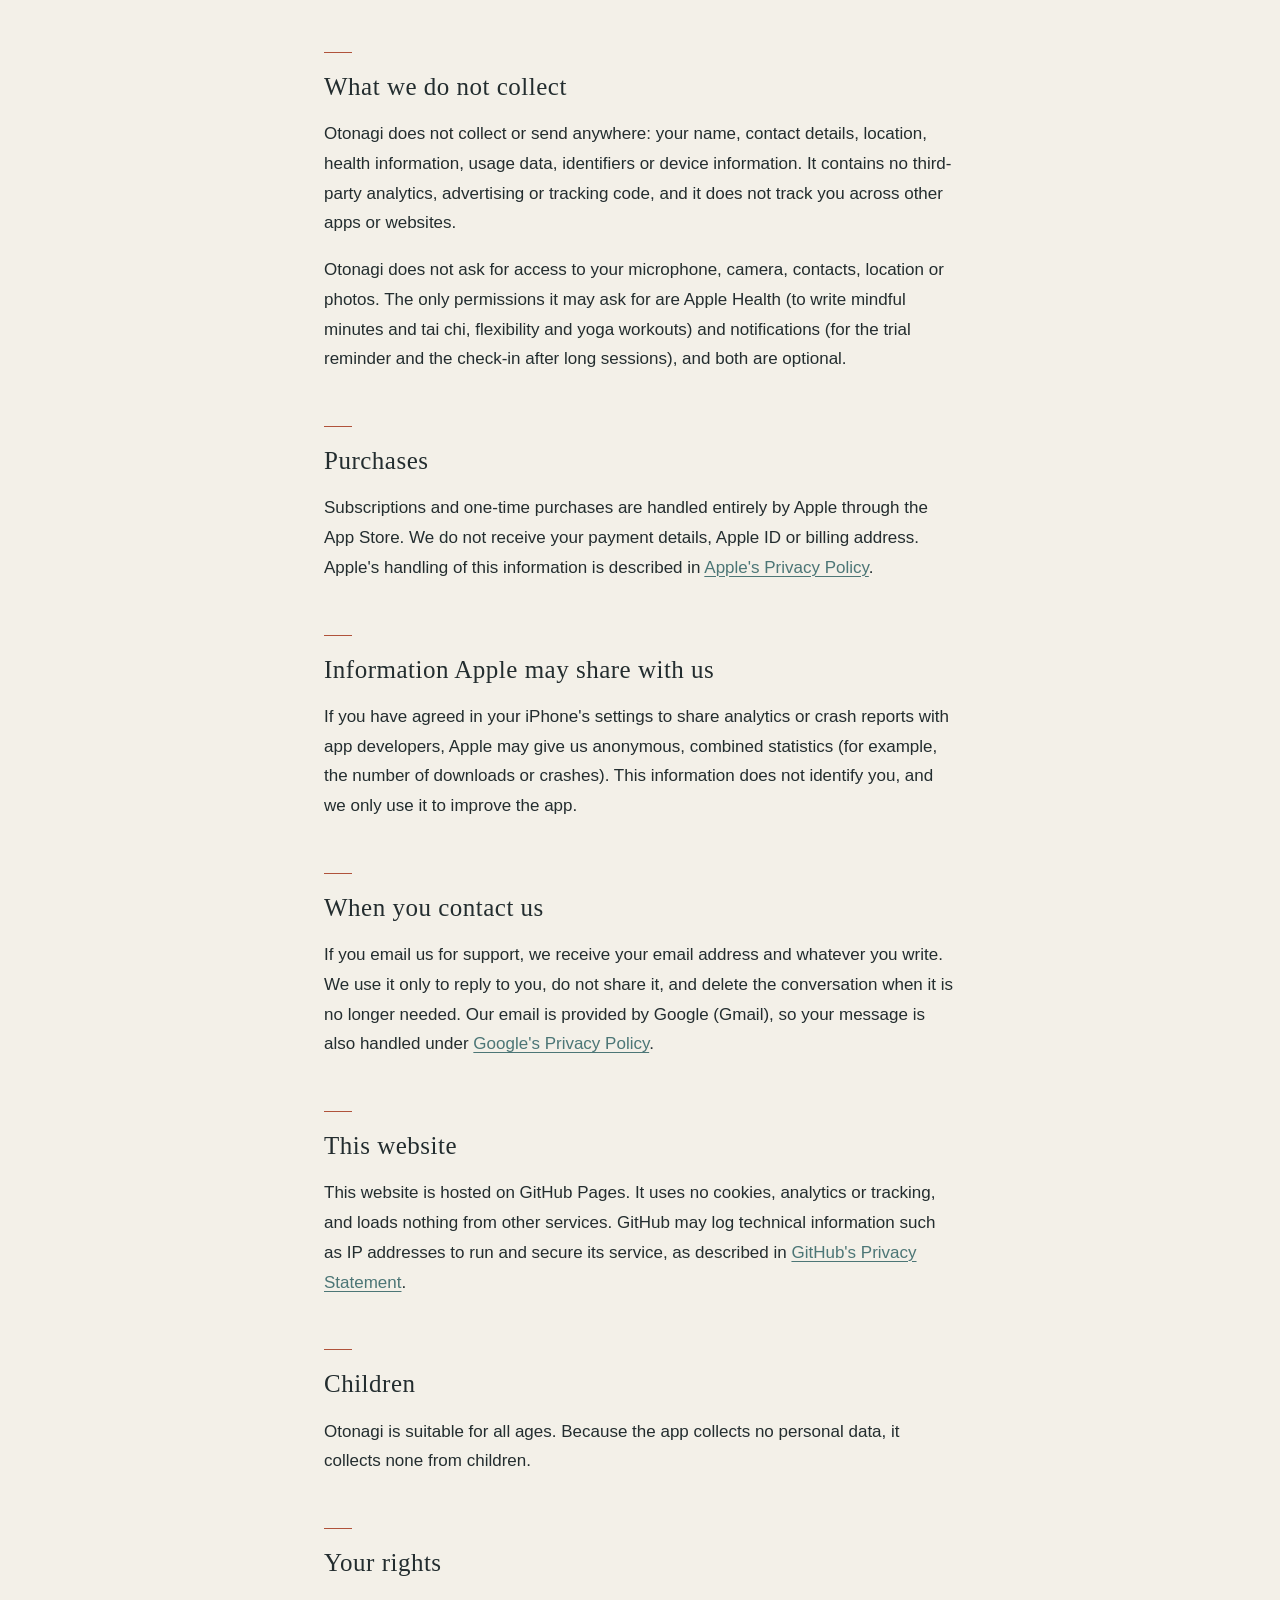
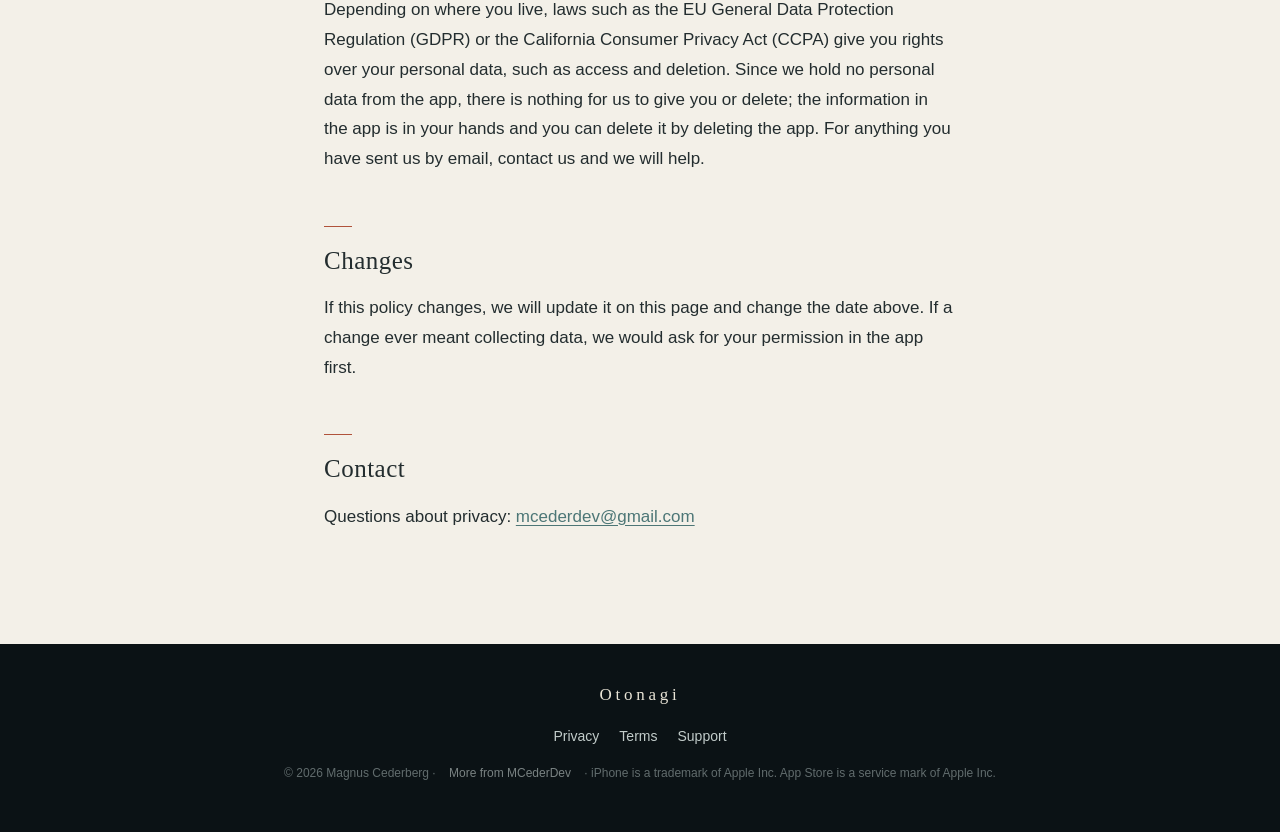
==== commit c3a0e227: "Add More from MCederDev link to the footer Co-Authored-By: Claude Opus 5.5 <noreply@anthropic.com> C" ====
--- a/privacy.html
+++ b/privacy.html
@@ -145,7 +145,7 @@
     <div class="wrap">
       <a class="brand" href="./">Otonagi</a>
       <p><a href="privacy.html">Privacy</a><a href="terms.html">Terms</a><a href="support.html">Support</a></p>
-      <p class="fine">© 2026 MCederDev. iPhone is a trademark of Apple Inc. App Store is a service mark of Apple Inc.</p>
+      <p class="fine">© 2026 Magnus Cederberg · <a href="../">More from MCederDev</a> · iPhone is a trademark of Apple Inc. App Store is a service mark of Apple Inc.</p>
     </div>
   </footer>
 </body>
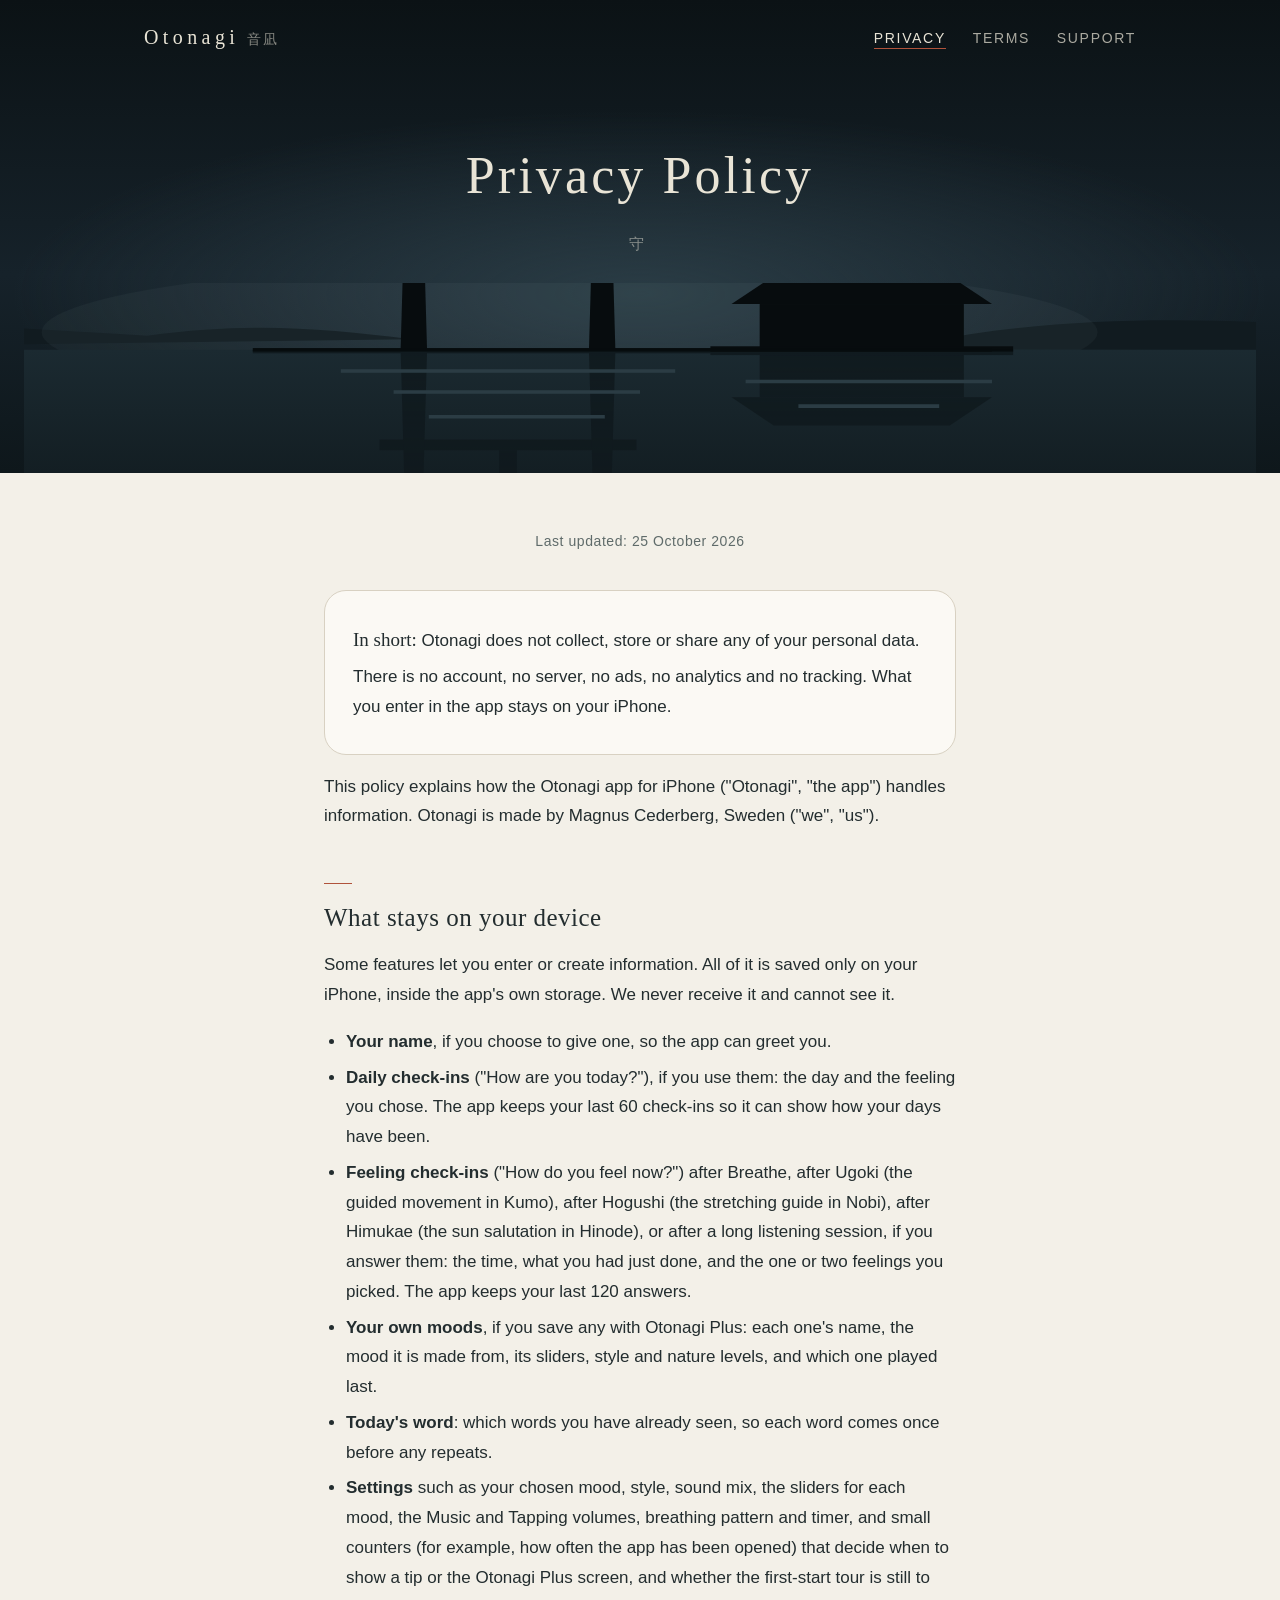
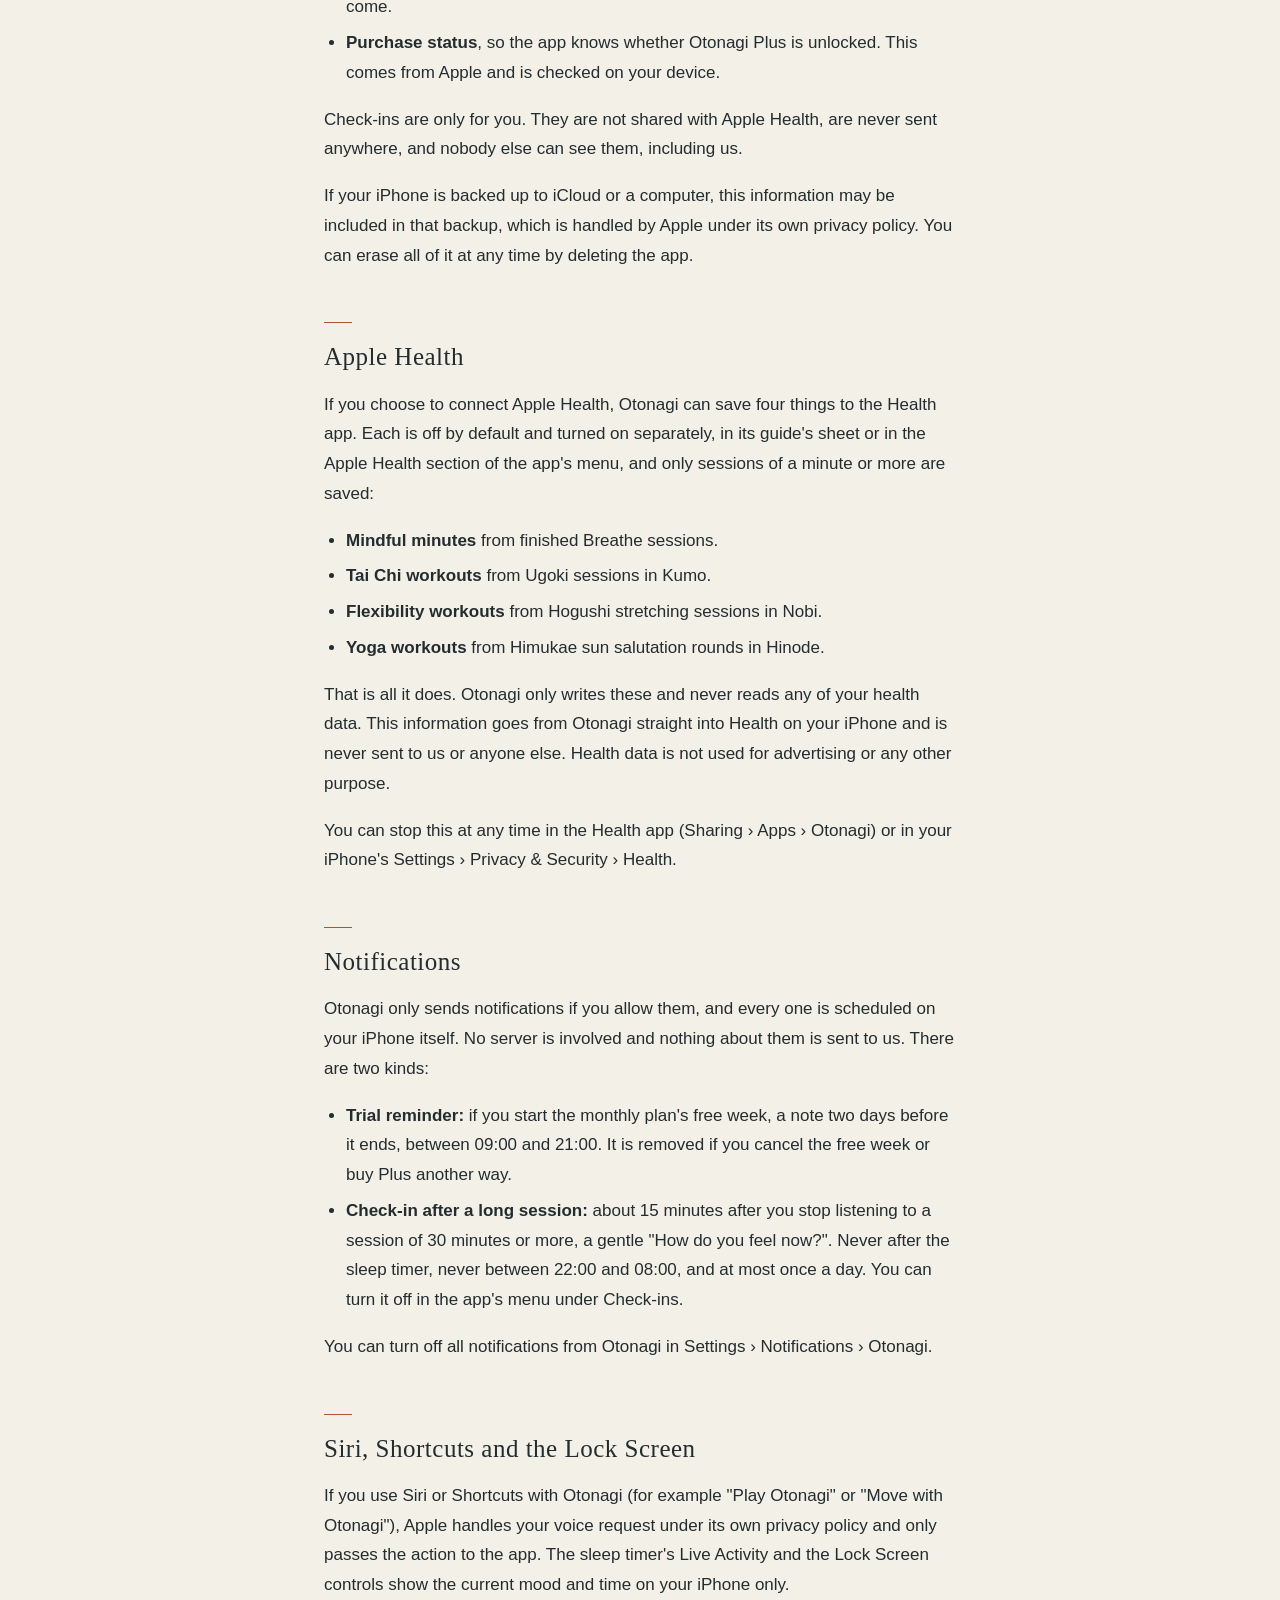
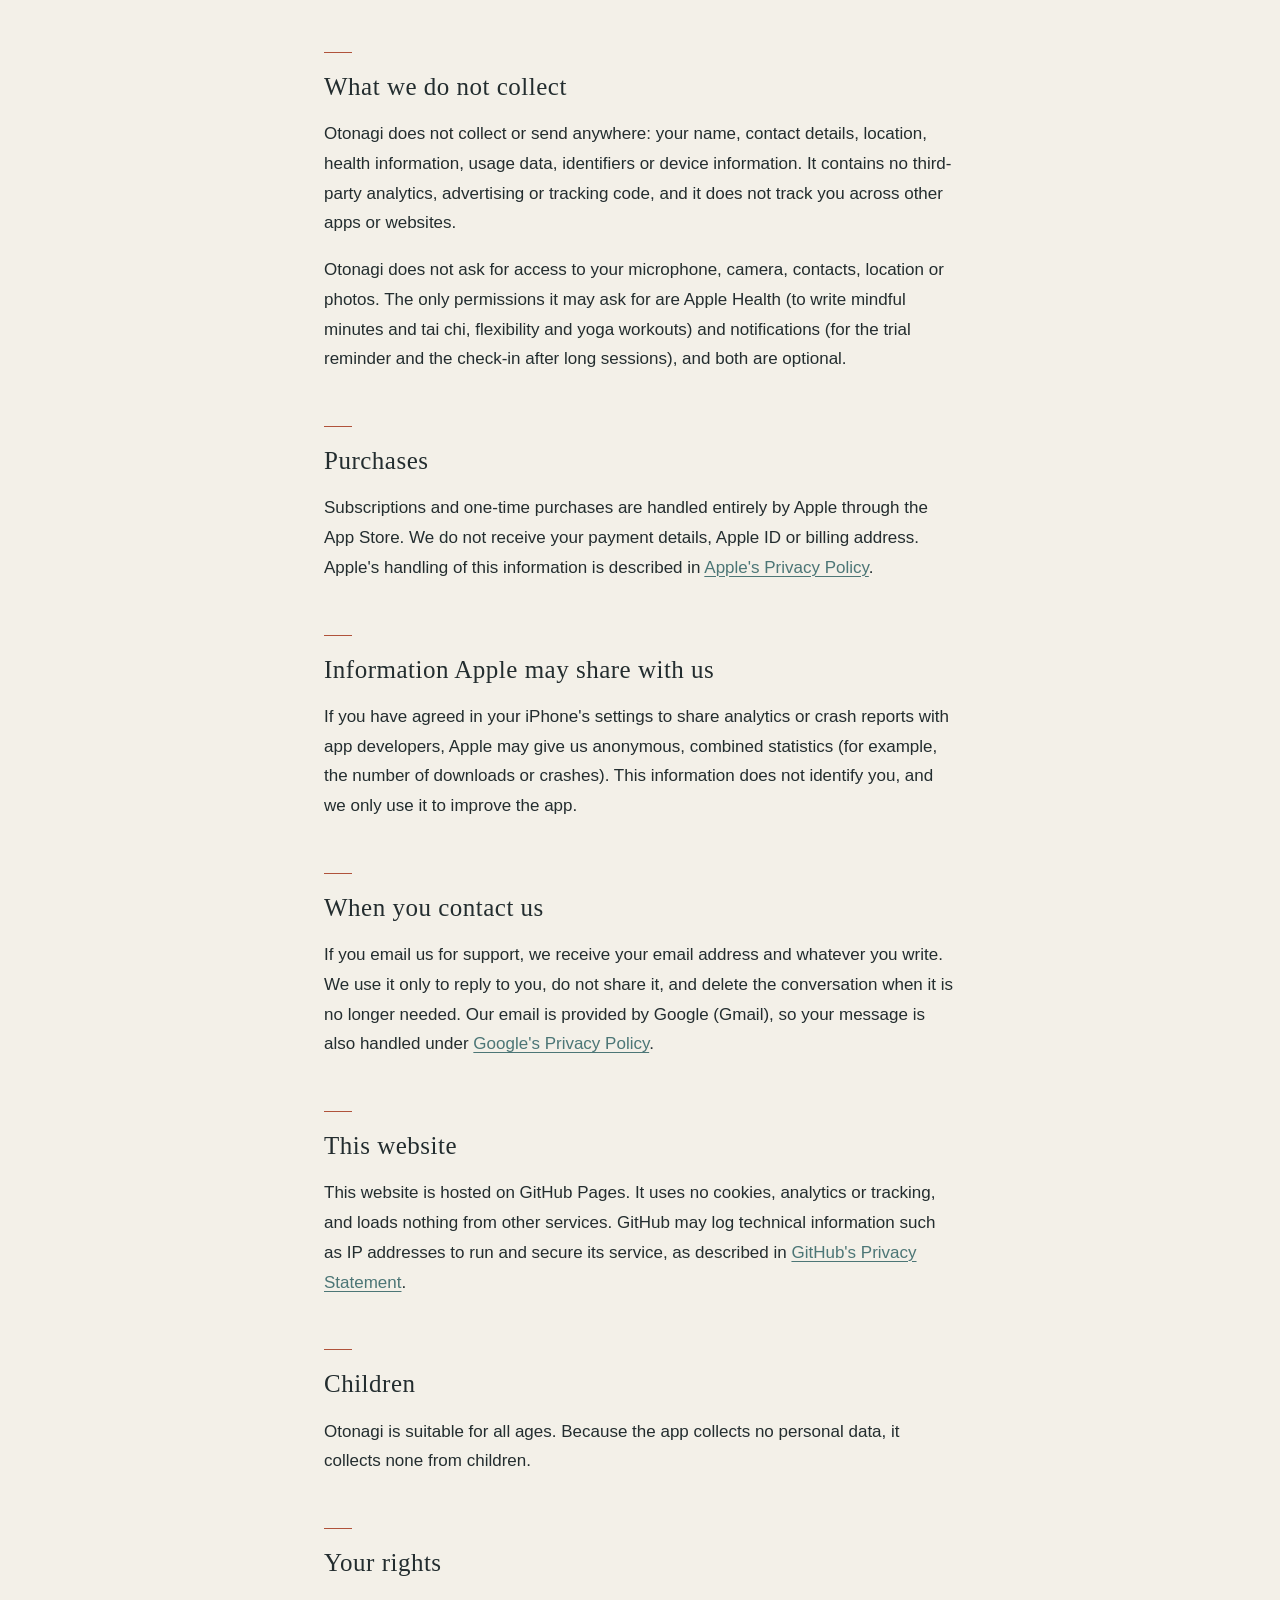
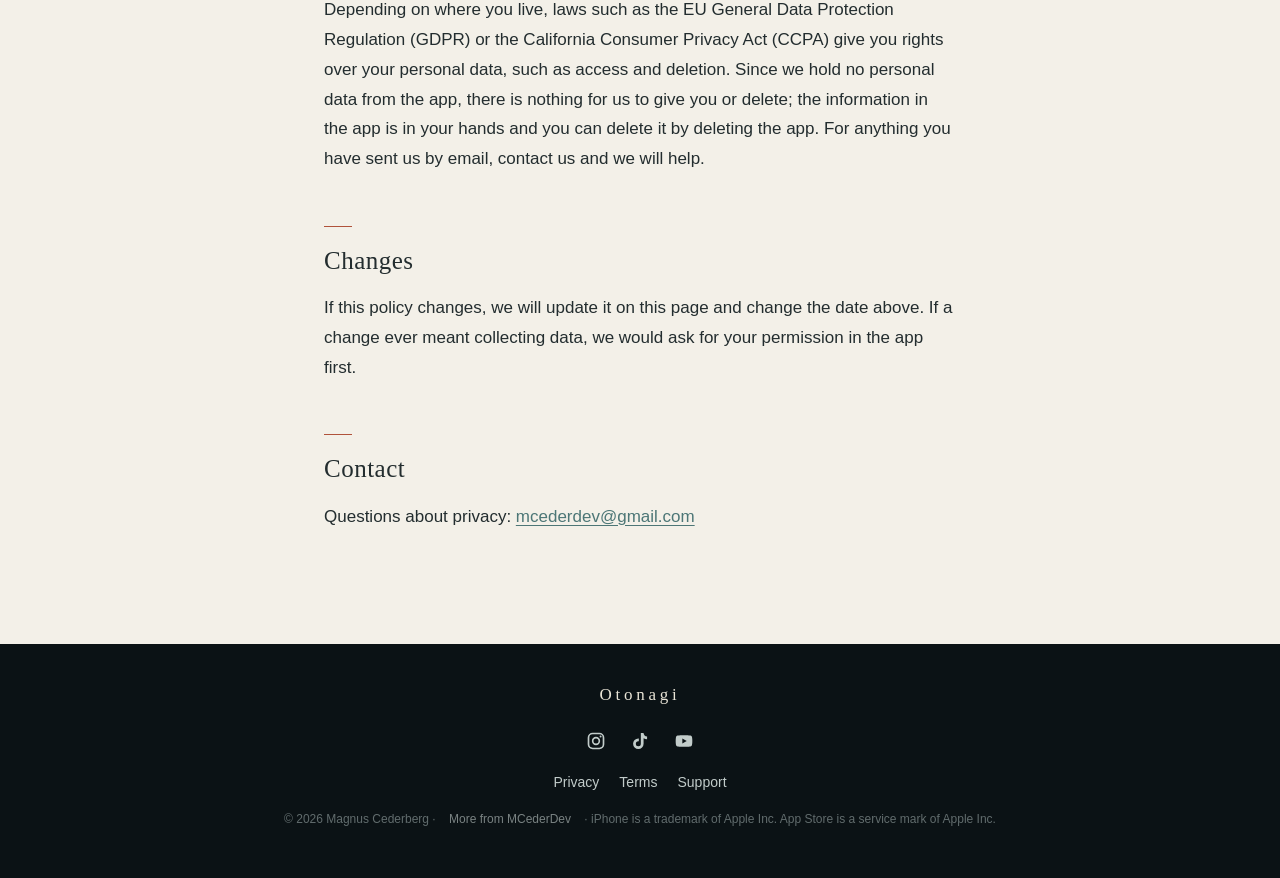
==== commit 47821082: "Add social media links Co-Authored-By: Claude Opus 5.5 <noreply@anthropic.com> Claude-Session: https" ====
--- a/privacy.html
+++ b/privacy.html
@@ -3,6 +3,7 @@
 <head>
   <meta charset="utf-8">
   <meta name="viewport" content="width=device-width, initial-scale=1, viewport-fit=cover">
+  <meta name="apple-itunes-app" content="app-id=6826823239">
   <title>Privacy Policy · Otonagi</title>
   <meta name="description" content="Otonagi collects no personal data. Everything you enter stays on your iPhone.">
   <meta name="color-scheme" content="light dark">
@@ -144,6 +145,11 @@
   <footer class="site">
     <div class="wrap">
       <a class="brand" href="./">Otonagi</a>
+      <div class="social">
+        <a href="https://www.instagram.com/otonagi.app/" aria-label="Otonagi on Instagram (@otonagi.app)" title="Instagram @otonagi.app"><svg viewBox="0 0 24 24" width="20" height="20" fill="none" stroke="currentColor" stroke-width="2" aria-hidden="true"><rect x="3" y="3" width="18" height="18" rx="5"/><circle cx="12" cy="12" r="4"/><circle cx="17.5" cy="6.5" r="1.2" fill="currentColor" stroke="none"/></svg></a>
+        <a href="https://www.tiktok.com/@otonagi.app" aria-label="Otonagi on TikTok (@otonagi.app)" title="TikTok @otonagi.app"><svg viewBox="0 0 24 24" width="20" height="20" fill="currentColor" aria-hidden="true"><path d="M16.2 2.5c.3 2.4 1.8 4 4.3 4.2v3.2a7.4 7.4 0 0 1-4.2-1.3v6.6a6.3 6.3 0 1 1-6.3-6.3h.6v3.3h-.6a3 3 0 1 0 3 3V2.5z"/></svg></a>
+        <a href="https://www.youtube.com/@OtonagiApp" aria-label="Otonagi on YouTube (@OtonagiApp)" title="YouTube @OtonagiApp"><svg viewBox="0 0 24 24" width="20" height="20" fill="currentColor" aria-hidden="true"><path d="M21.6 7.2a2.6 2.6 0 0 0-1.8-1.8C18.2 5 12 5 12 5s-6.2 0-7.8.4a2.6 2.6 0 0 0-1.8 1.8A27 27 0 0 0 2 12c0 1.6.1 3.2.4 4.8a2.6 2.6 0 0 0 1.8 1.8C5.8 19 12 19 12 19s6.2 0 7.8-.4a2.6 2.6 0 0 0 1.8-1.8c.3-1.6.4-3.2.4-4.8s-.1-3.2-.4-4.8zM10 15.1V8.9l5.3 3.1z"/></svg></a>
+      </div>
       <p><a href="privacy.html">Privacy</a><a href="terms.html">Terms</a><a href="support.html">Support</a></p>
       <p class="fine">© 2026 Magnus Cederberg · <a href="../">More from MCederDev</a> · iPhone is a trademark of Apple Inc. App Store is a service mark of Apple Inc.</p>
     </div>
--- a/style.css
+++ b/style.css
@@ -280,6 +280,9 @@
 footer.site p { margin: 4px 0; font-size: 14px; }
 footer.site a { color: #c2ccca; text-decoration: none; margin: 0 10px; }
 footer.site a:hover { color: #fff; }
+footer.site .social { display: flex; justify-content: center; gap: 6px; margin: 2px 0 10px; }
+footer.site .social a { display: inline-grid; place-items: center; width: 38px; height: 38px; margin: 0; border-radius: 50%; }
+footer.site .social a:hover { background: rgba(255,255,255,.08); }
 footer.site .fine { opacity: 0.6; font-size: 12px; margin-top: 14px; }
 
 /* ---------- Small screens ---------- */
